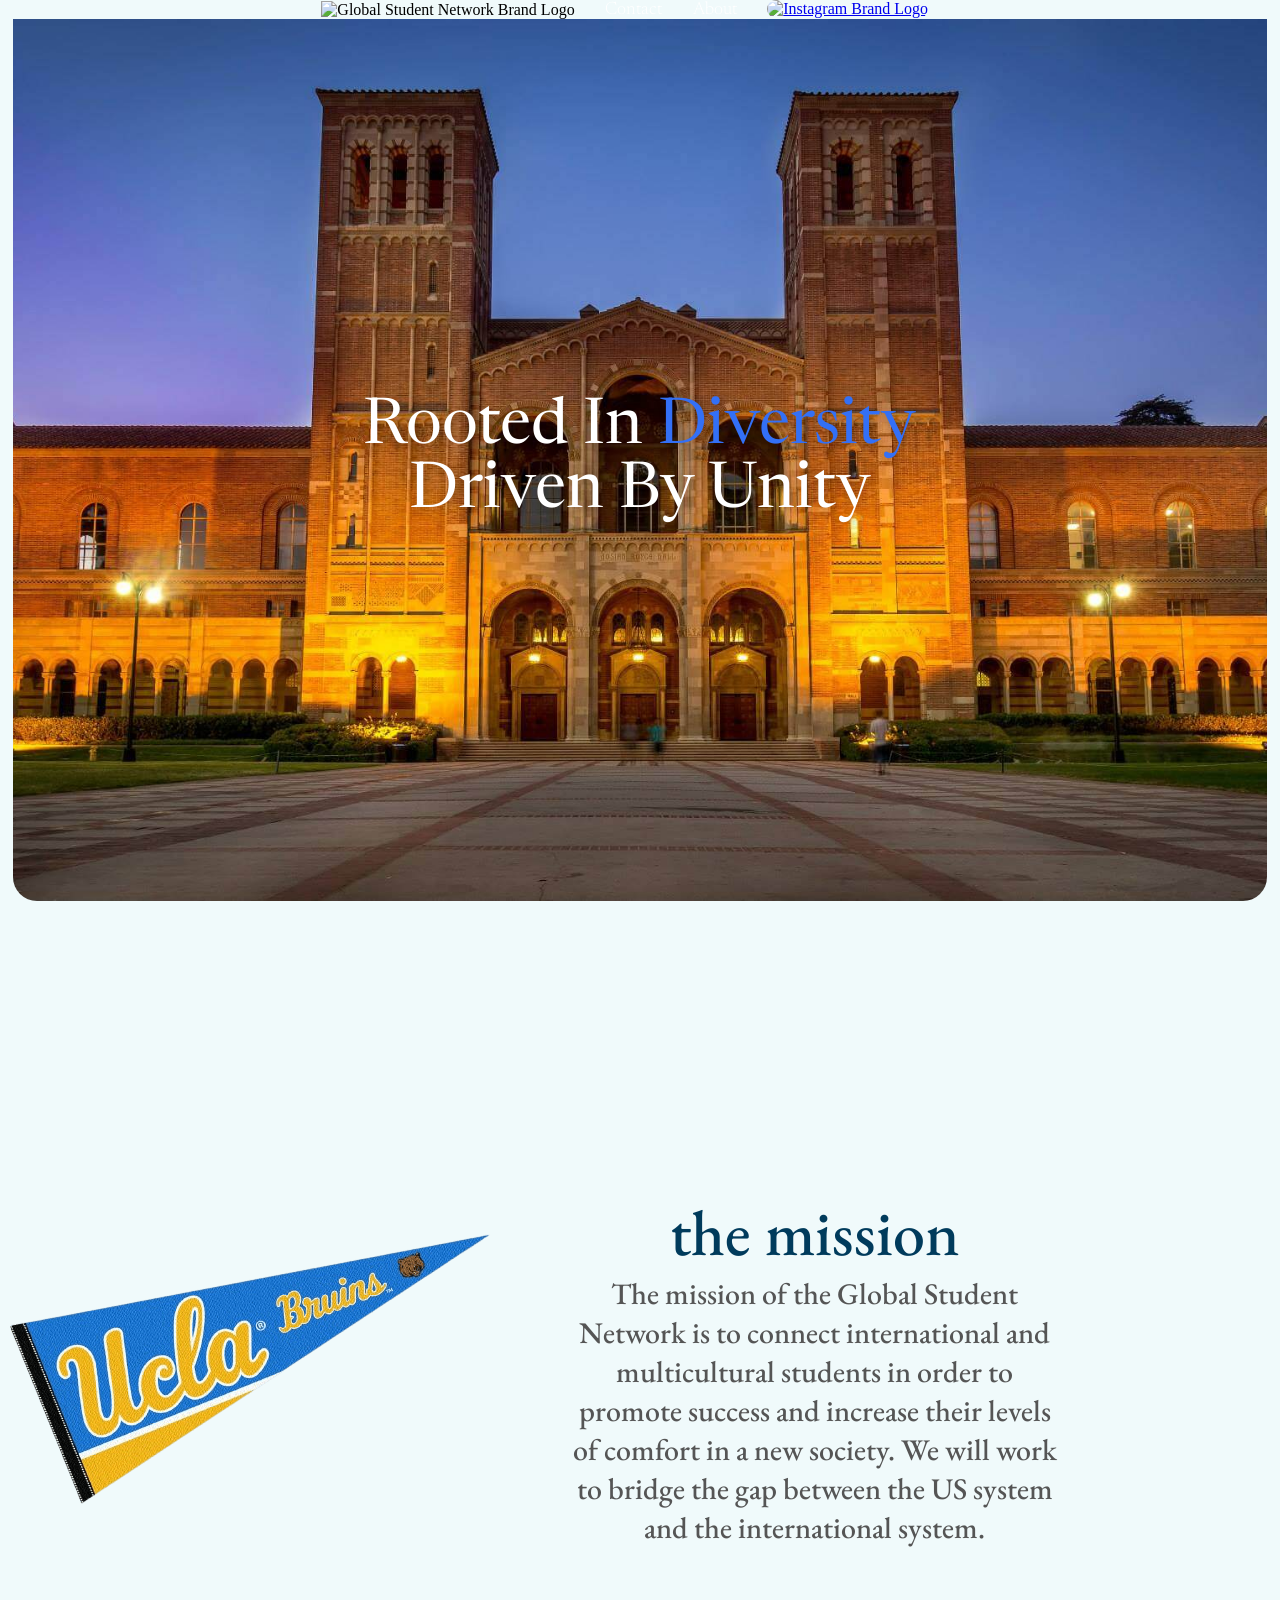
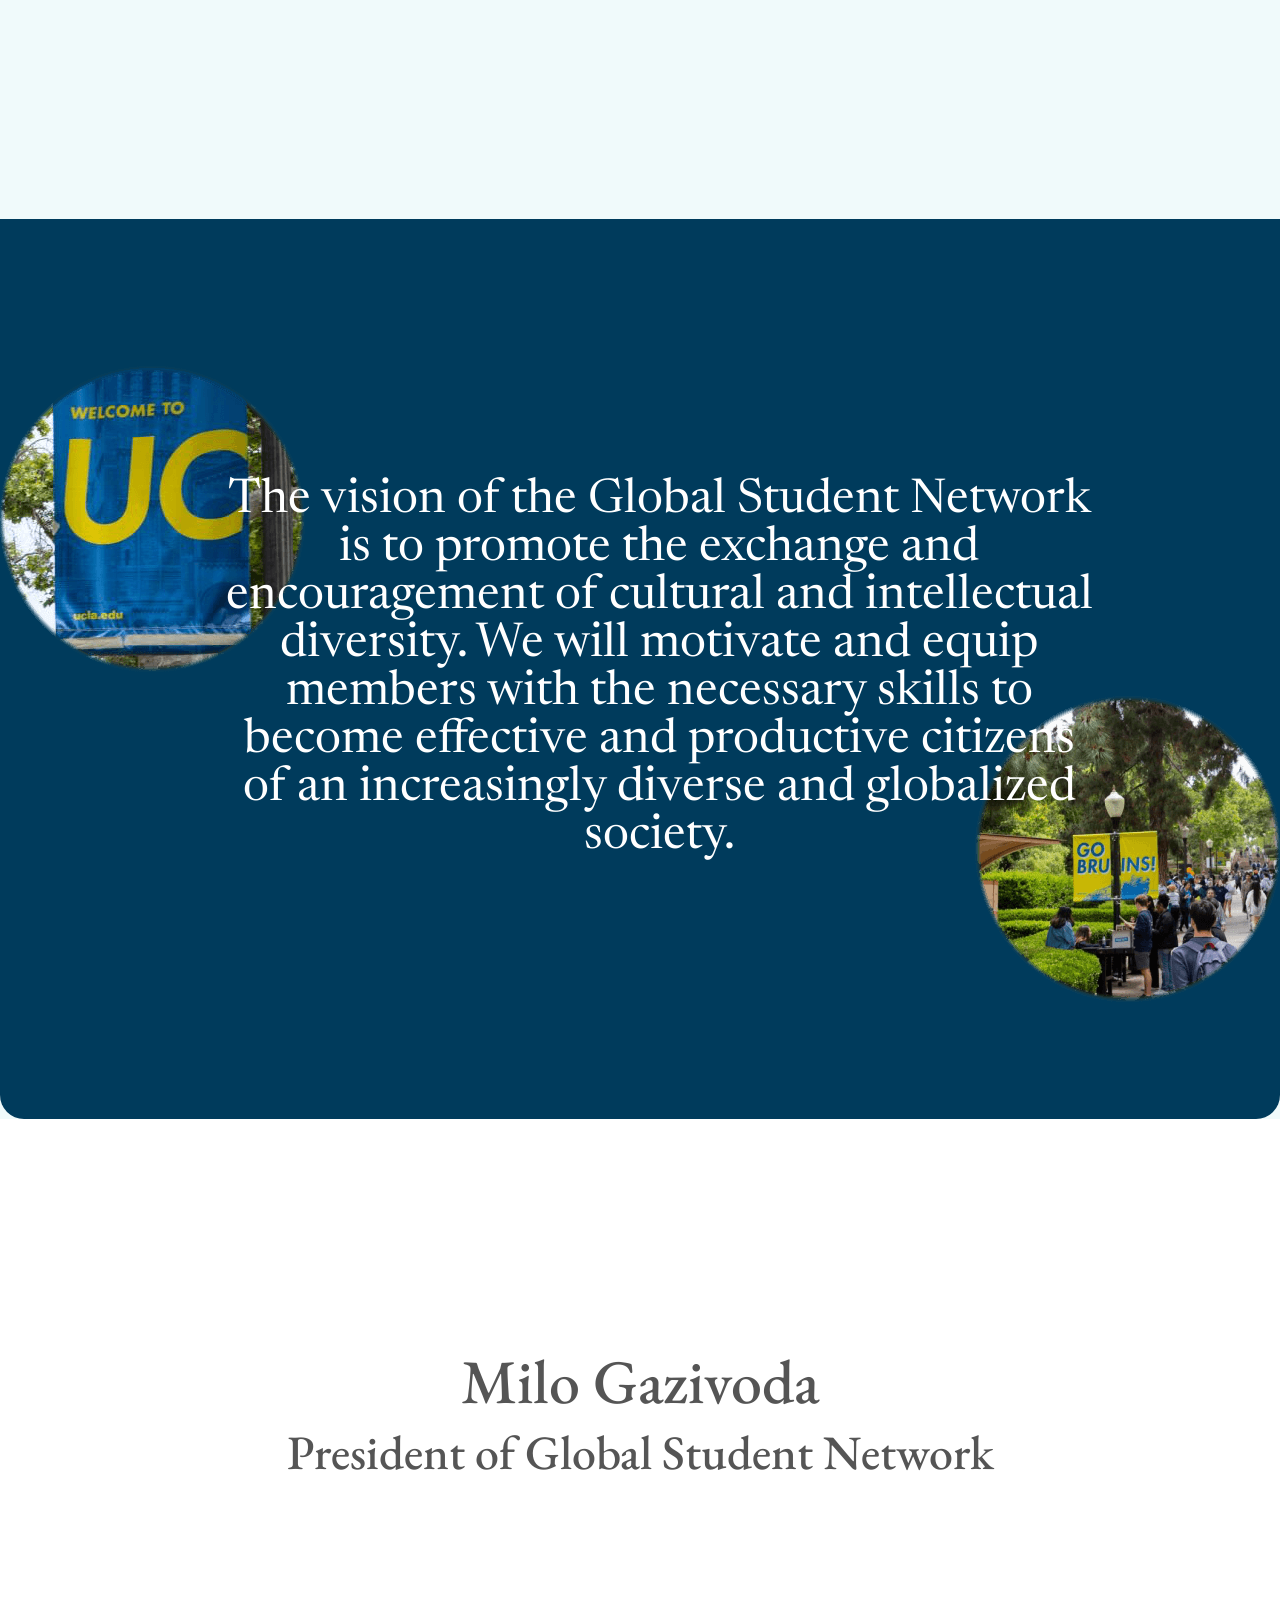
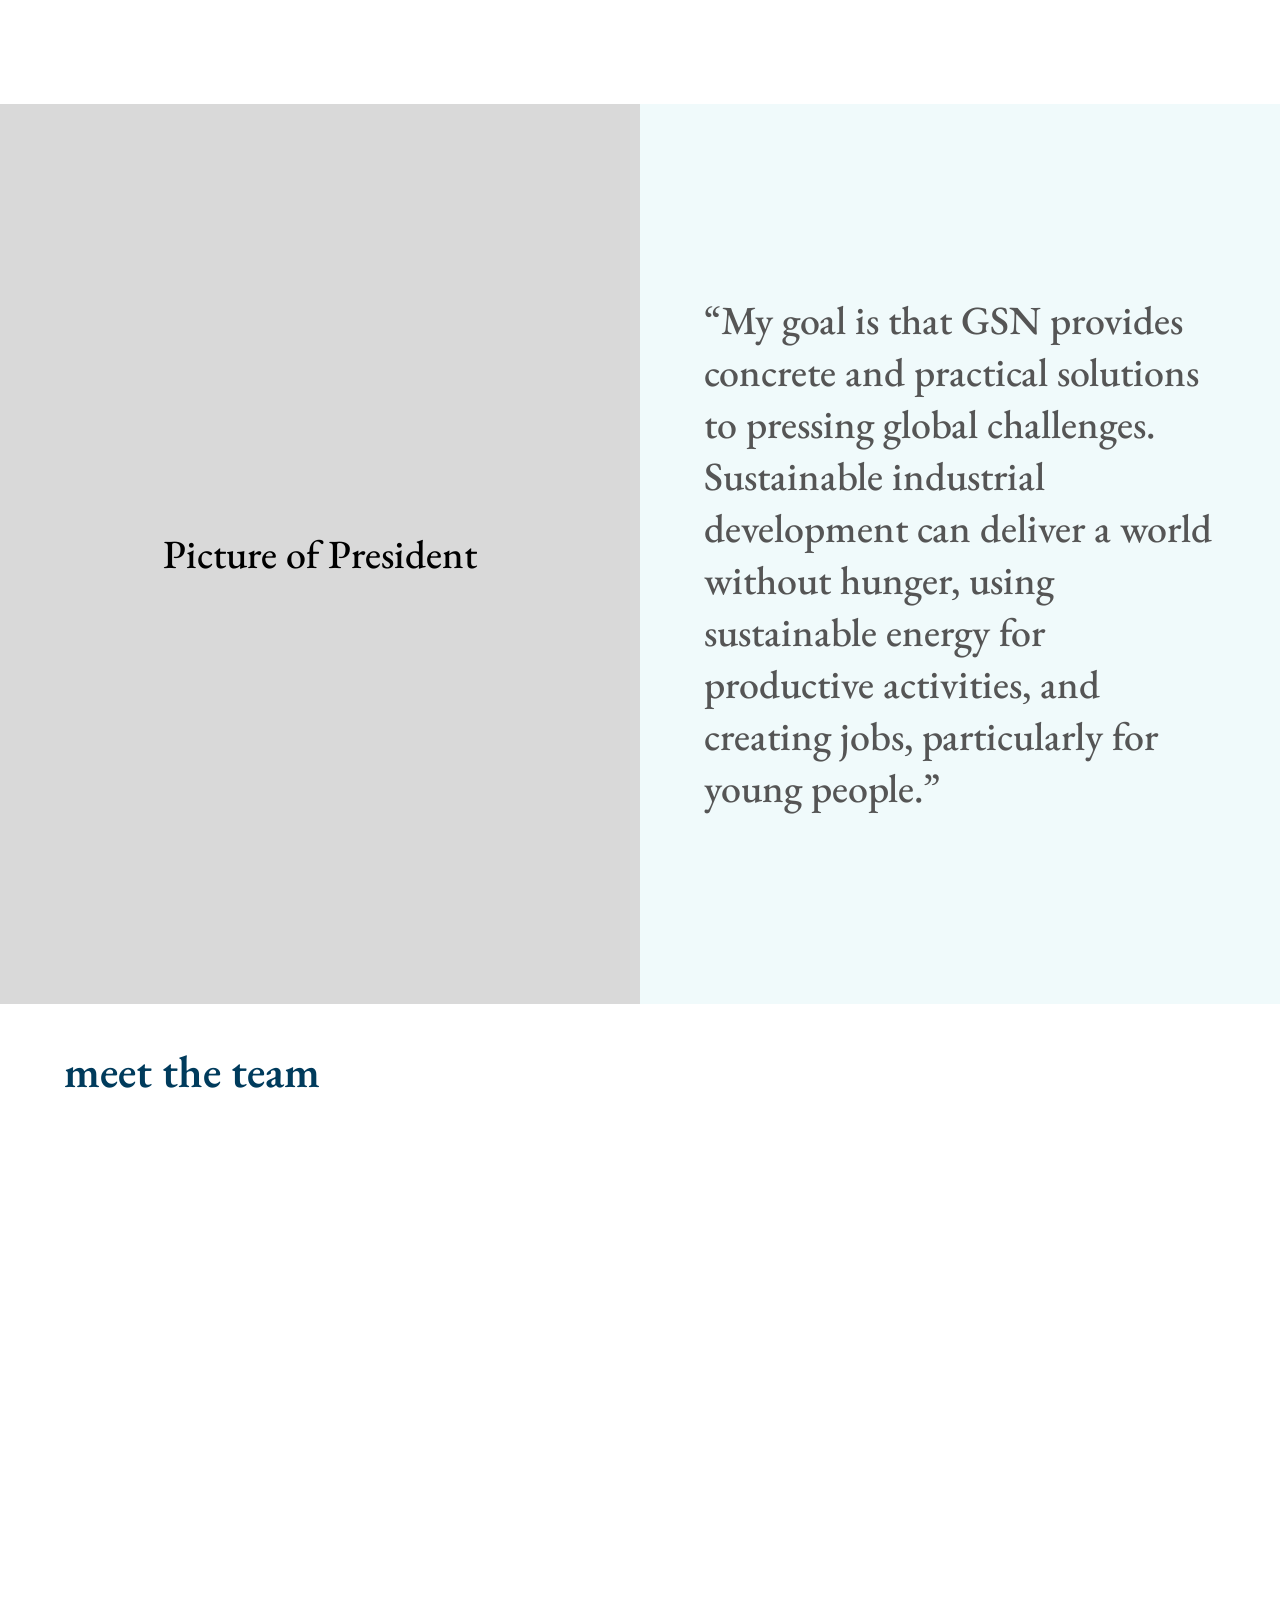
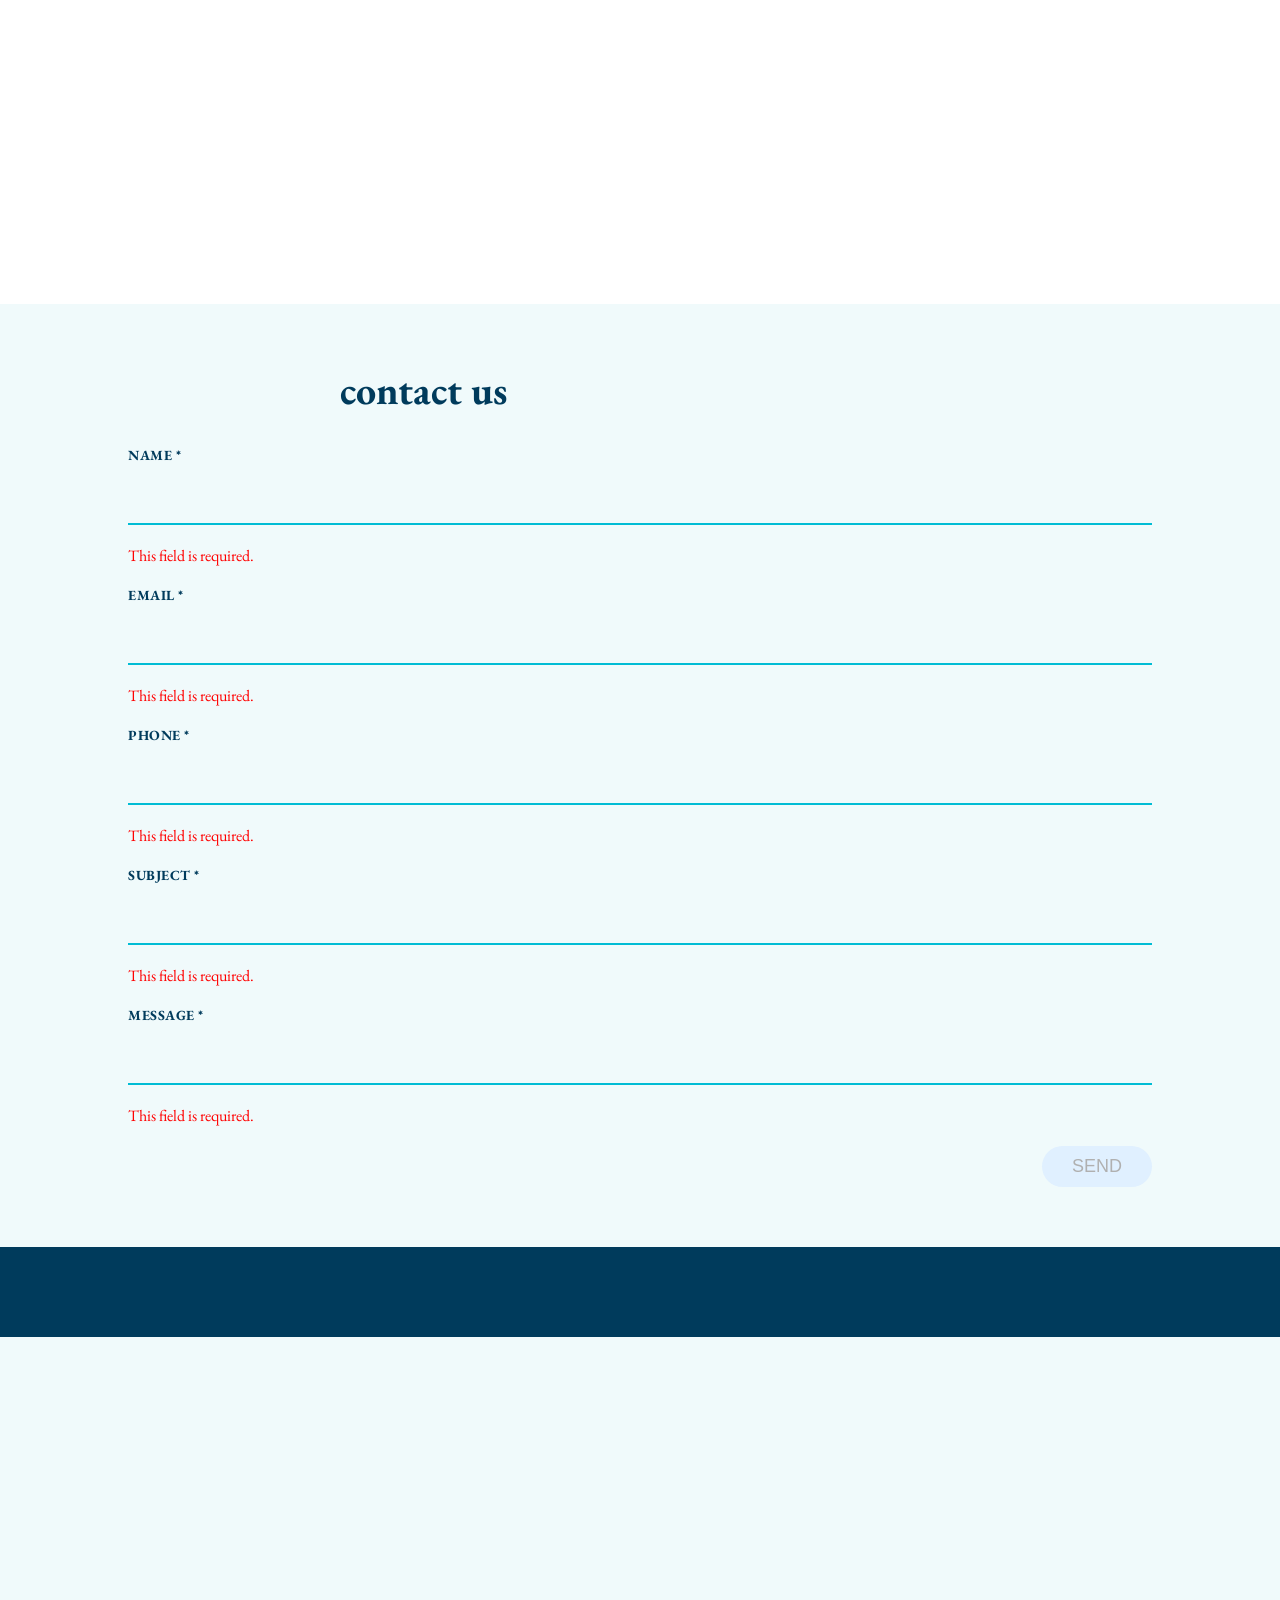
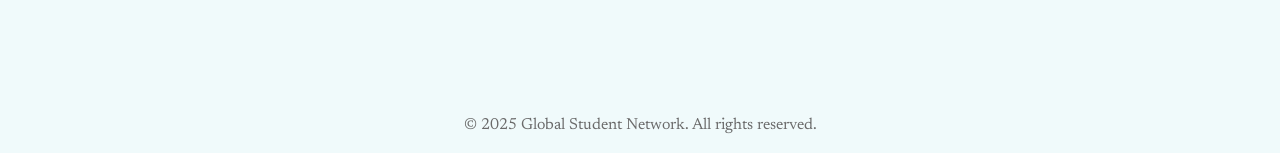
==== index.html @ d0b1ce41 "removing useless css" ====
<!DOCTYPE html>
<html lang="en">
<head>
    <meta charset="UTF-8" />
    <meta name="viewport" content="width=device-width, initial-scale=1.0" />
    <link rel="stylesheet" href="css/styles.css">
    <link rel="icon" type="image/png" href="media/favicon.png">
    <title>Global Student Network</title>
</head>
<body>
<nav class="navbar">
    <img src="media/gsn_logo.svg" alt="Global Student Network Brand Logo" class="gsn-logo">
    <ul>
        <li><a href="#contact-section">Contact</a></li>
        <li><a href="#about-section">About</a></li>
        <a href="https://www.instagram.com/gsn.ucla/" target="_blank" rel="noopener noreferrer">
            <img src="media/instagram_logo.svg" alt="Instagram Brand Logo" class="instagram-logo">
        </a>
    </ul>
</nav>
<section class="welcome-section">
    <figure class="image-background">
        <figcaption class="hero-text">
            Rooted In <span>Diversity</span><br>
            Driven By Unity
        </figcaption>
    </figure>
</section>
<section class="mission-section">
    <!-- Image Cite: https://www.amazon.com/College-Flags-Banners-Co-Pennant/dp/B00K79H7J6 -->
    <img class="banner" src="media/ucla-banner.png" alt="UCLA Banner">
    <div class="right-side">
        <h2 id="mission">the mission</h2>
        <p id="mission-statement">
            The mission of the Global Student Network is to connect international
            and multicultural students in order to promote success and increase their
            levels of comfort in a new society. We will work to bridge the gap between
            the US system and the international system.
        </p>
    </div>
</section>
<section class="vision-section">
    <img src="media/ucla-icon1.png" alt="a ucla campus sign that says welcome bruins" class="icon-1">
    <p id="vision-statement">The vision of the Global Student Network is
        to promote the exchange and encouragement of
        cultural and intellectual diversity. We will
        motivate and equip members with the necessary
        skills to become effective and productive citizens
        of an increasingly diverse and globalized society.</p>
    <img src="media/ucla-icon2.png" alt="a ucla campus sign that says go bruins" class="icon-2">
</section>
<section class="president-introduction-section">
    <h1>Milo Gazivoda</h1>
    <h2>President of Global Student Network</h2>
</section>
<section class="president-section">
    <div class="picture-box">Picture of President</div>
    <div class="quote-box">
        <p>“My goal is that GSN provides concrete and practical
            solutions to pressing global challenges. Sustainable
            industrial development can deliver a world without hunger,
            using sustainable energy for productive activities,
            and creating jobs, particularly for young people.” </p>
    </div>
</section>

<section id="about-section">
    <h1>meet the team</h1>
</section>

<section id="contact-section">
    <h1 class="contact-title">contact us</h1>
    <form action="https://httpbin.org/post" method="post" class="contact-form">
        <input type="hidden" name="possible_bot" value="true">
        <input type="hidden" name="form-errors" id="form-errors">

        <label for="name">NAME *</label>
        <input id="name" type="text" name="name" maxlength="30" required>
        <output class="error">This field is required.</output>

        <label for="email">EMAIL *</label>
        <input id="email" type="email" name="email" required>
        <output class="error">This field is required.</output>

        <label for="phone">PHONE *</label>
        <input id="phone" type="tel" name="phone" required pattern="[0-9]{10}">
        <output class="error">This field is required.</output>

        <label for="subject">SUBJECT *</label>
        <input id="subject" type="text" name="subject" maxlength="30" required>
        <output class="error">This field is required.</output>

        <label for="message">MESSAGE *</label>
        <input id="message" type="text" name="message" maxlength="400" required>
        <output class="error">This field is required.</output>

        <button type="submit" class="send-button">SEND</button>
    </form>
</section>

<section id="value-section">
</section>
<section id="miscellaneous-section">
</section>
<footer>
    <p>&copy; 2025 Global Student Network. All rights reserved.</p>
</footer>
</body>
</html>
---- css/styles.css ----
@import url('https://fonts.googleapis.com/css2?family=Newsreader:wght@300;400;700&display=swap');
@import url('https://fonts.googleapis.com/css2?family=EB+Garamond:wght@400;700&display=swap');

* {
    margin: 0;
    padding: 0;
    box-sizing: border-box;
}
body {
    display: flex;
    flex-direction: column;
    background-color: #F0FAFB;
    font-family: 'Times New Roman', serif;
    align-items: flex-start;
}
.welcome-section {
    display: flex;
    justify-content: center;
    align-items: flex-start;
    width: 100%;
    height: 100vh;
    background-color: #F0FAFB;
}
.navbar {
    z-index: 10;
    background-color: transparent;
    display: flex;
    align-items: center;
    justify-content: center;
    top: 0;
    width: 100%;
    height: 15%;
}
.navbar ul {
    display: flex;
    list-style: none;
    width: 30%;
    justify-content: space-evenly;
}
.navbar ul li a {
    color: white;
    font-family: 'Newsreader', serif;
    text-decoration: none;
    font-size: 18px;
    font-weight: 300;
}
.image-background {
    position: absolute;
    display: flex;
    flex-direction: column;
    width: 98%;
    height: 98%;
    /*https://www.reddit.com/r/ucla/comments/1ntzg4/my_roommate_got_a_new_3000_camera_and_took_this/*/
    background-image: url('../media/ucla-royce-hall.jpg');
    border-radius: 0 0 24px 24px;
    background-size: cover;
    background-position: center;
}
.hero-text {
    margin: auto;
    text-align: center;
    color: white;
    font-size: 64px;
    font-weight: 400;
    font-family: 'Newsreader', serif;
    text-shadow: 2px 2px 8px rgba(0, 0, 0, 0.25);
}
.hero-text span {
    color: #3370F6;
}
.instagram-logo {
    border-radius: 30px;
    cursor: pointer;
}
.instagram-logo:hover {
    transition: transform 0.3s ease-in-out;
    transform: scale(1.1);
    background-color: color-mix(in srgb, color(display-p3 0.0 0.3 0.7) 80%, white);
    box-shadow: 0 4px 10px rgba(0, 0, 0, 0.2);
}
.mission-section {
    display: flex;
    flex-direction: row;
    background-color: #F0FAFB;
    height: 100vh;
    width: 100%;
    align-items: center;
    gap: 5%;
}
#mission {
    color: #003B5C;
    font-family: 'EB Garamond', serif;
    font-weight: 500;
    font-size: 64px;
    text-align: center;
    width: 70%;
}
#mission-statement {
    color: #555555;
    font-family: 'EB Garamond', serif;
    font-weight: 500;
    font-size: 30px;
    text-align: center;
    width: 70%;
}
.vision-section {
    display: flex;
    justify-content: center;
    align-items: center;
    height: 100vh;
    width: 100%;
    background-color: #003B5C;
    border-radius: 0 0 24px 24px;
}
#vision-statement {
    color: #FFFFFF;
    font-size: 48px;
    font-weight: 400;
    font-family: 'Newsreader', serif;
    text-align: center;
    min-width: 68%;
    margin-left: 3%;
    z-index: 2;
}
.icon-1 {
    transform: translate(120px, -150px);
    z-index: 1;
}
.icon-2 {
    transform: translate(-120px, 180px);
    z-index: 1;
}
.president-introduction-section {
    display: flex;
    flex-direction: column;
    justify-content: center;
    align-items: center;
    background-color: white;
    width: 100%;
    height: 65vh;
}
.president-introduction-section h1 {
    text-align: center;
    font-size: 62px;
    font-family: 'EB Garamond', serif;
    font-weight: 500;
    color: #555555;
}
.president-introduction-section h2 {
    text-align: center;
    font-size: 48px;
    font-family: 'EB Garamond', serif;
    font-weight: 500;
    color: #555555;
}
.president-section {
    display: flex;
    flex-direction: row;
    height: 100vh;
    width: 100%;
    font-size: 40px;
    font-family: 'EB Garamond', serif;
    font-weight: 500;
    color: #555555;
}
.picture-box {
    display: flex;
    align-items: center;
    justify-content: center;
    width: 50%;
    background-color: #D9D9D9;
    color: black;
}
.quote-box {
    display: flex;
    align-items: center;
    justify-content: center;
    width: 50%;
    background-color: #F0FAFB;
}
.quote-box p {
    width: 80%;
}
#about-section {
    width: 100%;
    height: 100vh;
    background-color: #FFFFFF;
}
#about-section h1 {
    color: #003B5C;
    font-family: 'EB Garamond', serif;
    font-weight: 600;
    font-size: 45px;
    margin-left: 5%;
    margin-top: 3%;
}
#contact-section {
    width: 100%;
    padding: 60px 0;
    display: flex;
    flex-direction: column;
    align-items: center;
}
.contact-title {
    font-size: 40px;
    font-family: 'EB Garamond', serif;
    color: #003B5C;
    margin-bottom: 30px;
    text-align: left;
    width: 80%;
    max-width: 600px;
}
.contact-form {
    display: flex;
    flex-direction: column;
    gap: 20px;
    width: 80%;
    font-family: 'EB Garamond', serif;
}
.contact-form label {
    font-size: 14px;
    font-weight: bold;
    color: #003B5C;
    text-transform: uppercase;
    letter-spacing: 0.5px;
}
.contact-form input {
    border: none;
    border-bottom: 2px solid #00BCD4;
    background-color: transparent;
    padding: 8px 0;
    font-size: 18px;
    font-family: inherit;
    color: #003B5C;
    transition: border-color 0.3s ease;
    resize: none;
    box-shadow: none;
}
.contact-form input:focus {
    border-bottom: 2px solid #3370F6;
    outline: none;
}
.send-button {
    align-self: flex-end;
    background-color: #E0F0FF;
    border: none;
    padding: 10px 30px;
    border-radius: 24px;
    color: #B0B0B0;
    font-size: 18px;
    cursor: pointer;
    transition: all 0.3s ease-in-out;
}
.send-button:hover {
    background-color: #3370F6;
    color: white;
}
.error {
    color: red;
}
#value-section {
    width: 100%;
    height: 10vh;
    background-color: #003B5C;
}
#miscellaneous-section {
    width: 100%;
    height: 40vh;
    background-color: #F0FAFB;
}
hr {
    border: none;
    height: 1px;
    background-color: #6A6A6A;
    width: 90%;
    margin: 0 auto;
}
footer {
    text-align: center;
    width: 100%;
    padding: 20px;
    color: #6A6A6A;
    font-size: 16px;
    font-weight: 400;
    font-family: 'Newsreader', serif;
}
/*mobile UI*/
@media (max-width: 768px) {
    .contact-container {
        flex-direction: column; /* Stacks items */
        text-align: center;
        width: 90%; /* Expands slightly for smaller screens */
        padding: 40px 20px; /* Adjust padding */
    }

    .contact-info,
    .contact-form-container {
        max-width: 100%; /* Take full width */
        text-align: center;
    }

    .contact-form {
        max-width: 100%; /* Allows form to expand */
    }
    .container-2,
    .vision-container,
    .president-container {
        display: flex;
        justify-content: center;
        flex-direction: column;
        text-align: center;
        min-width: 100%;
    }
    .picture-box {
        display: flex;
        align-items: center;
        justify-content: center;
        min-width: 100%;
        height: 50%;
        background-color: #D9D9D9;
        color: black;
    }
    .quote-box {
        display: flex;
        align-items: center;
        justify-content: center;
        min-width: 100%;
        height: 50%;
        background-color: #F0FAFB;
    }
    .right-side, #vision-statement {
        max-width: 100%;

    }
    .social-icon, .login-icon {
        width: 40px;
        height: 40px;
    }
    .content-overlay {
        flex-direction: column; /* Stack logo and icons */
        align-items: center;
    }
    .icon-1, .icon-2 {
        display: none;
    }
    .banner {
        display: none;
    }
    .hero-text {
        font-size: 36px; /* Reduce text size */
    }
    #mission {
        display: flex;
        justify-content: center;
        margin: auto;
        font-size: 48px; /* Smaller mission title */
    }
    #mission-statement {
        display: flex;
        justify-content: center;
        margin: auto;
        font-size: 18px; /* Reduce mission text size */
    }
    #vision-statement {
        font-size: 24px; /* Reduce vision text size */
        margin: auto;
    }
    .contact-info h2 {
        font-size: 36px; /* Smaller heading */
    }
    .contact-info p {
        font-size: 20px; /* Adjust text for readability */
    }
    .quote-box p {
        font-size: 20px;
    }
}
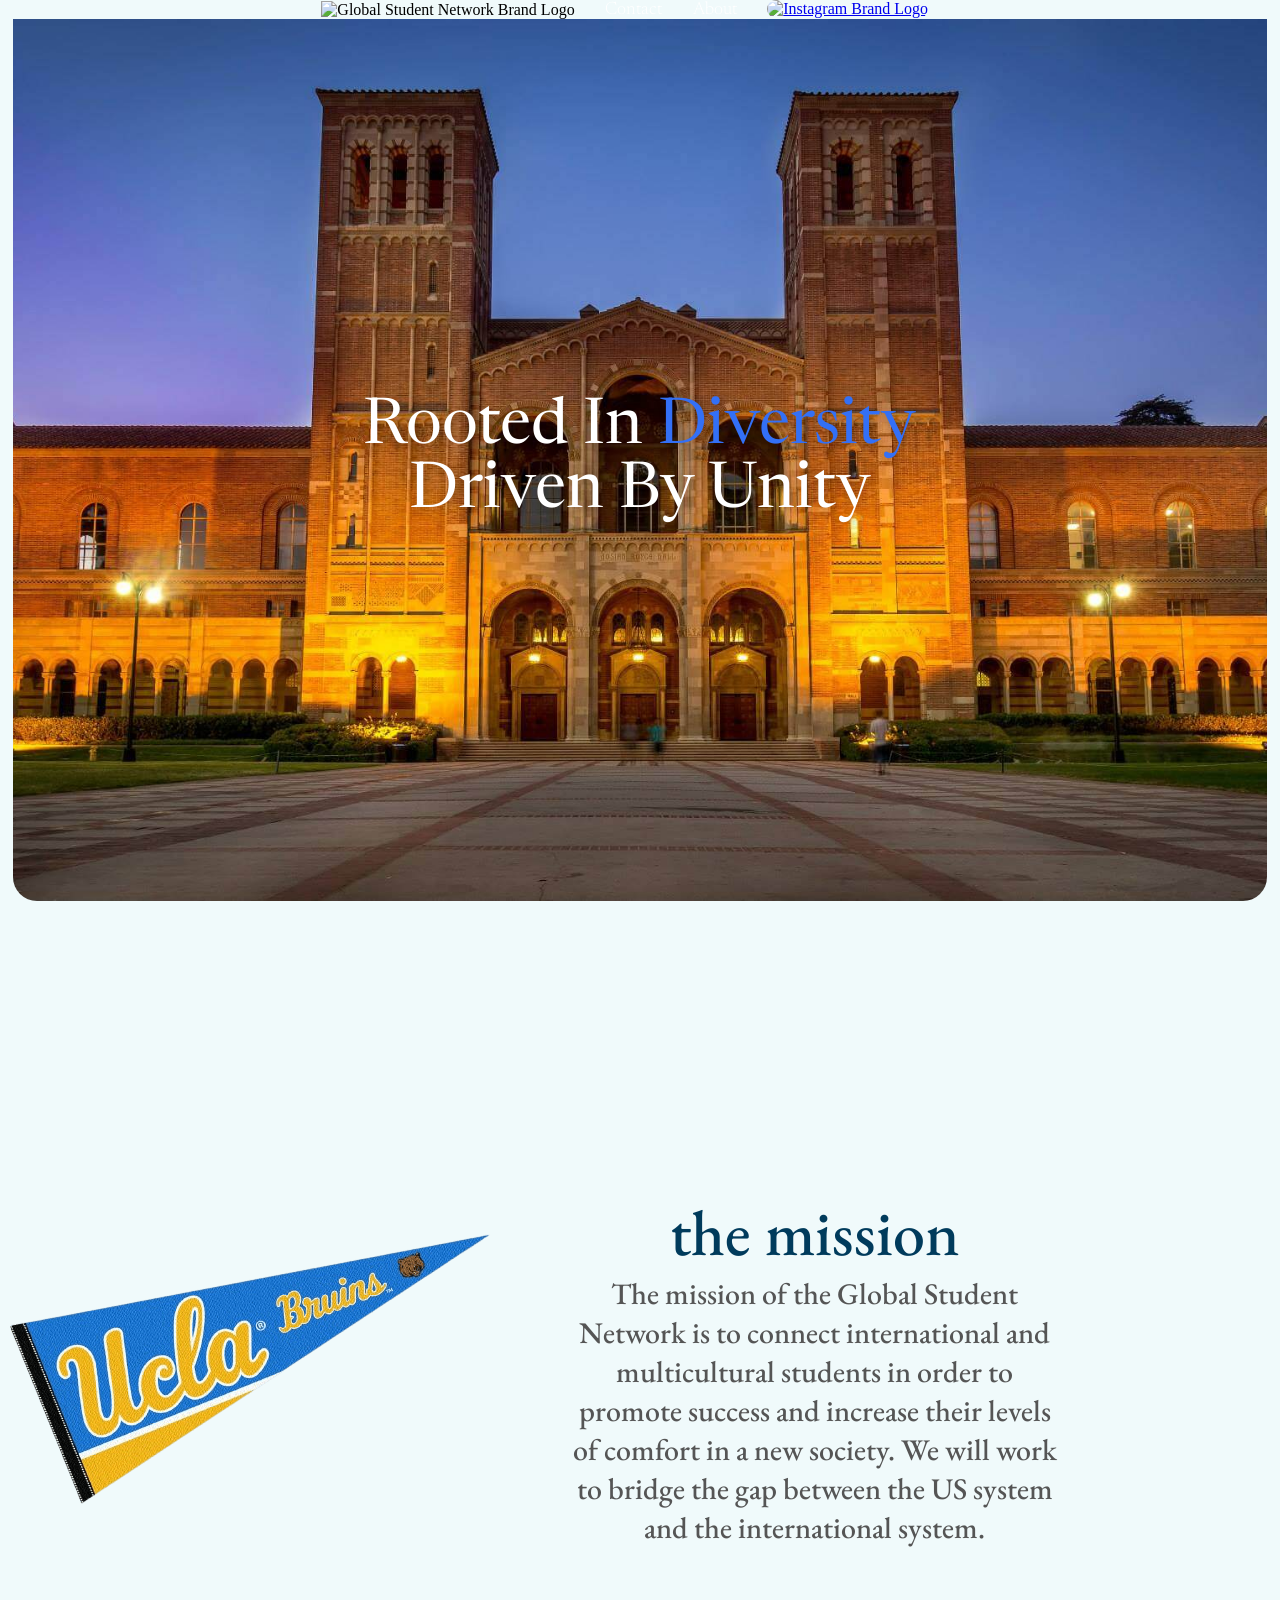
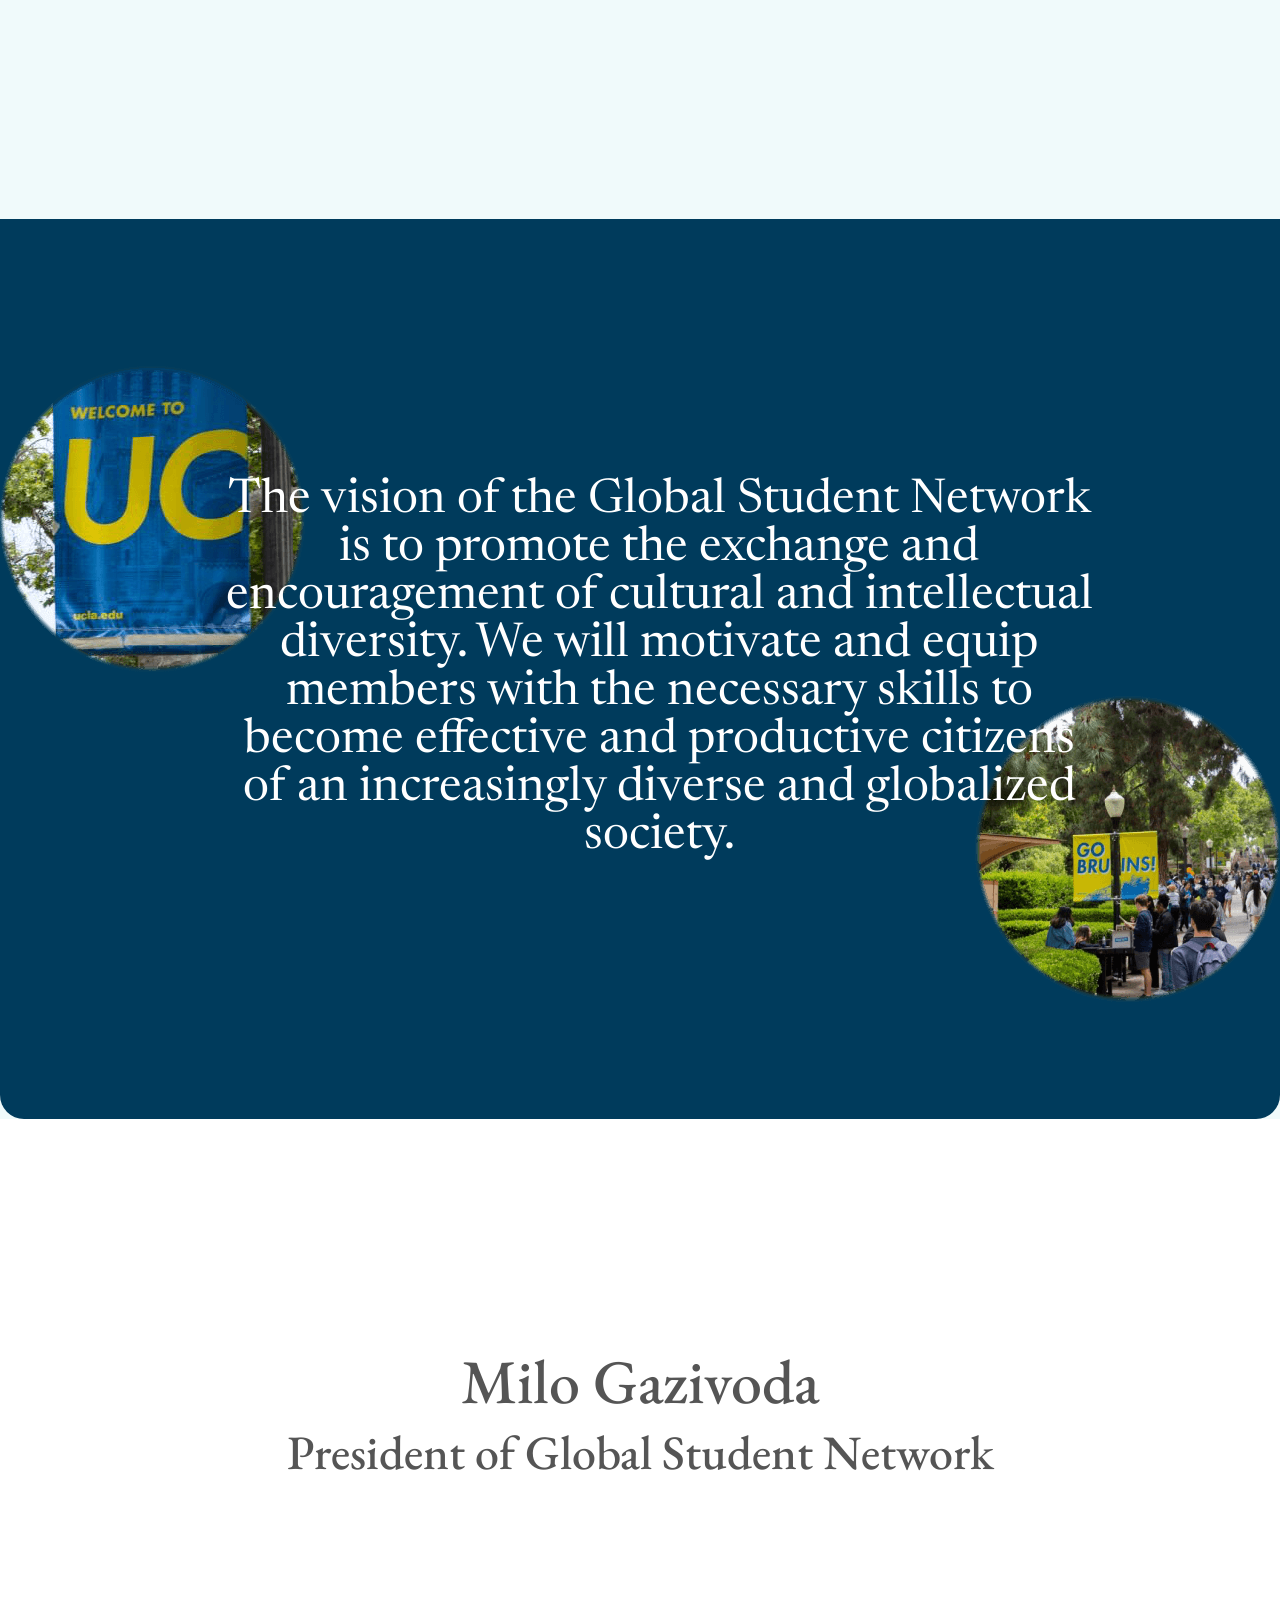
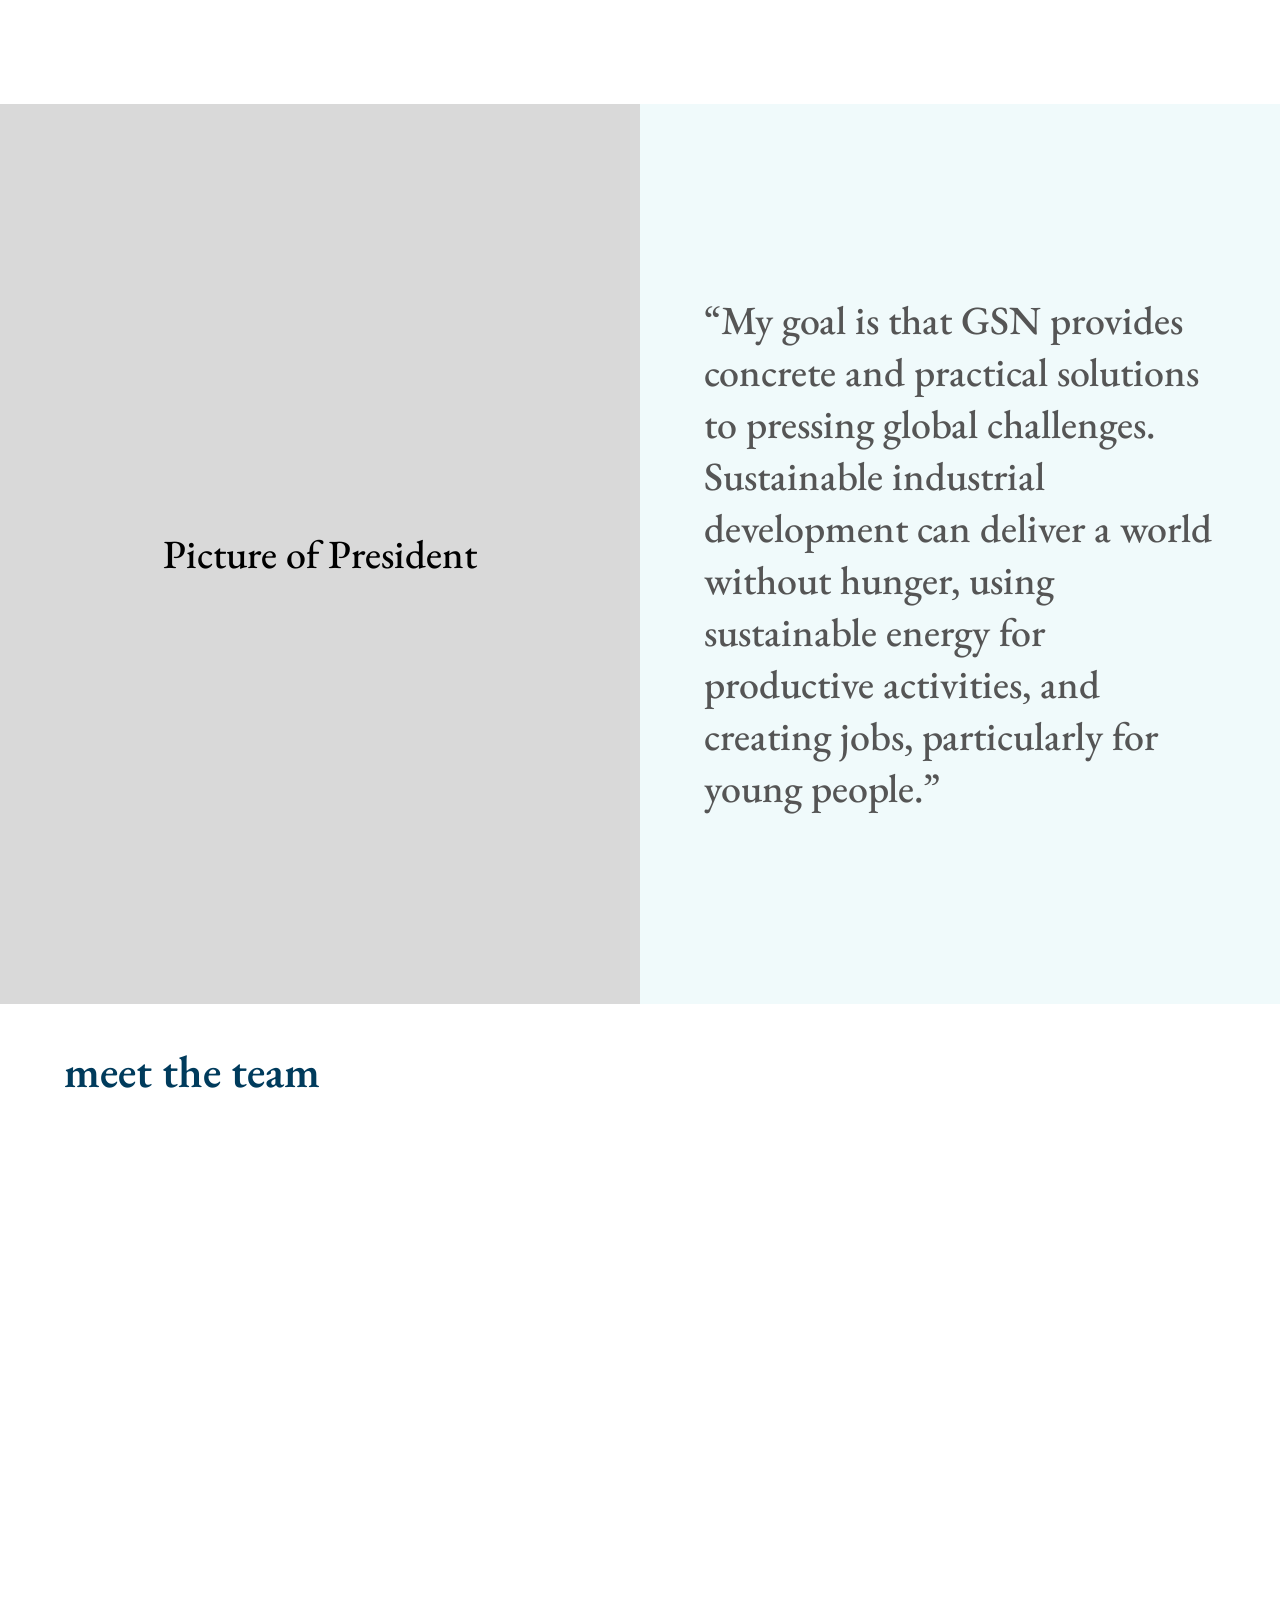
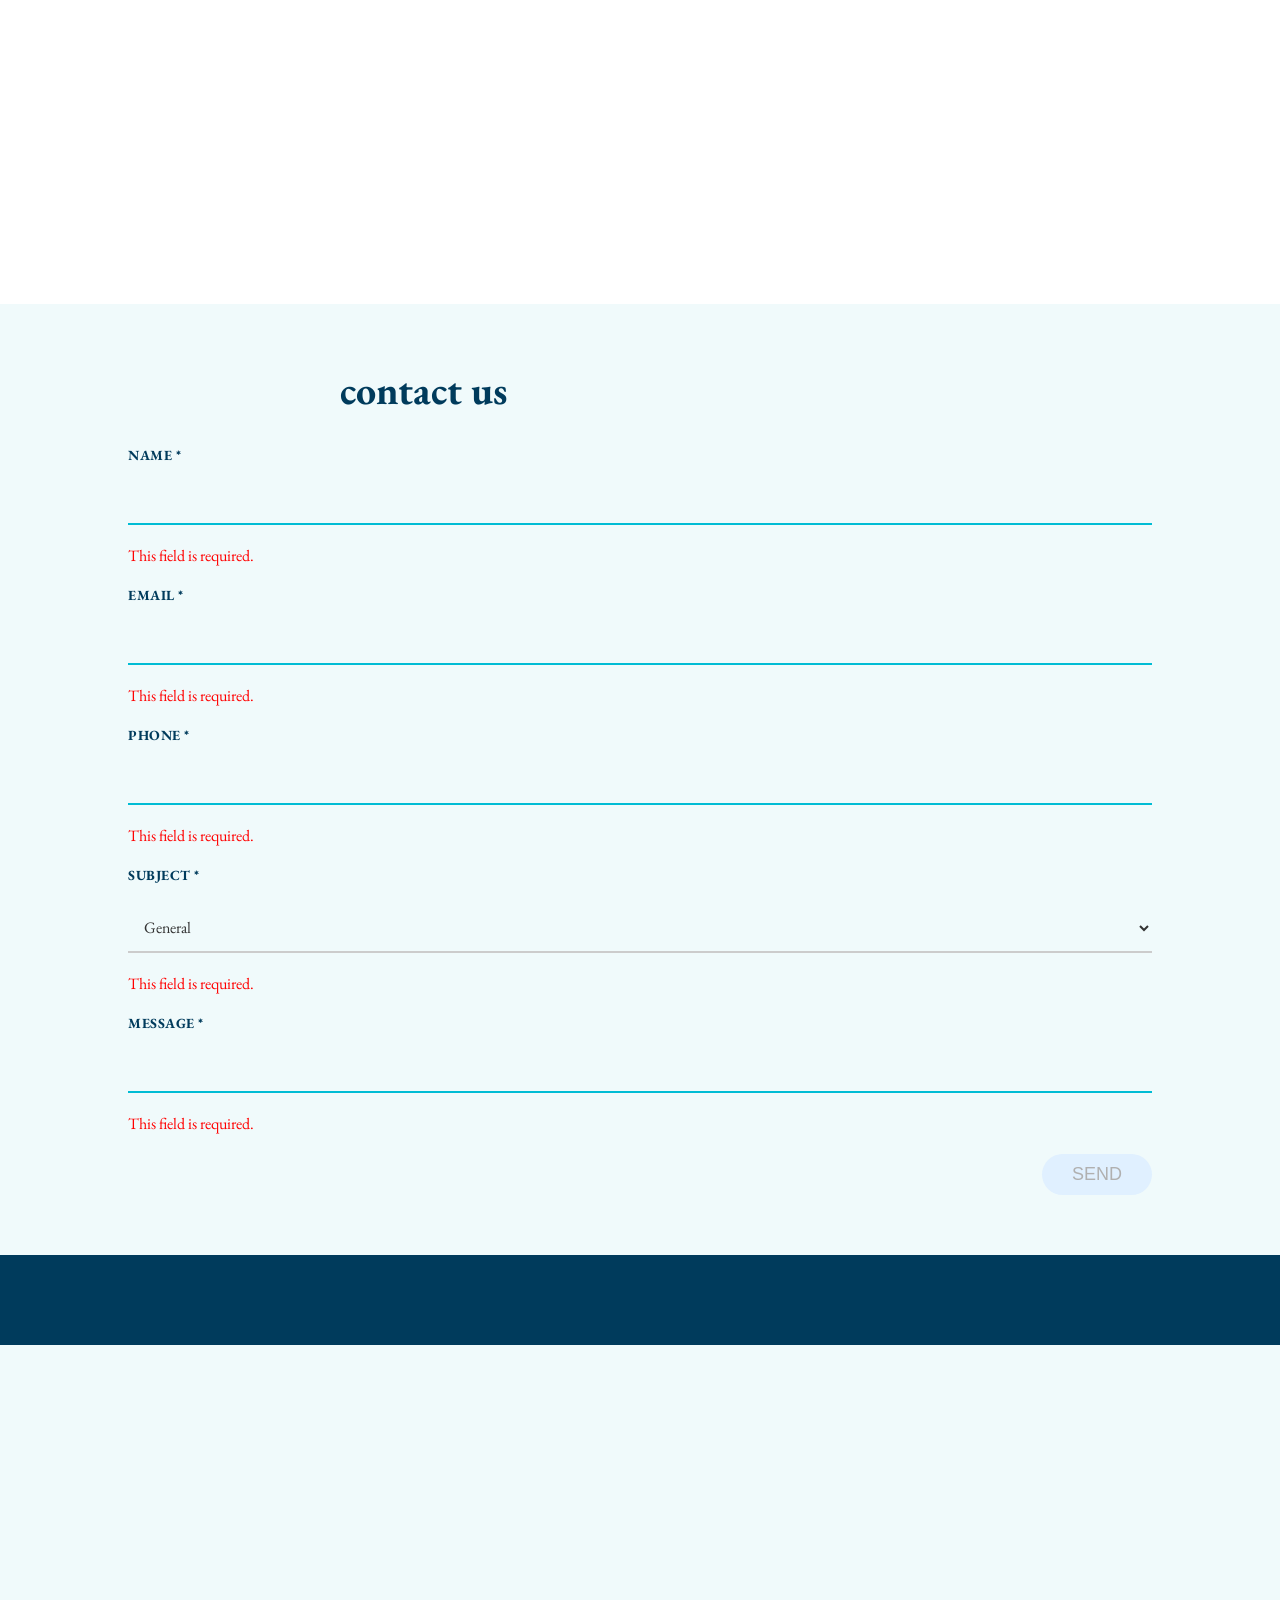
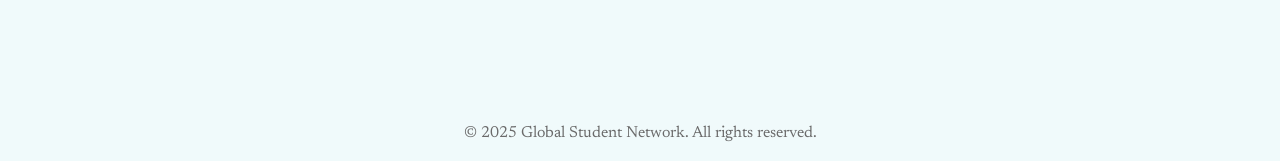
==== commit 2ebfeb6e: "modified html contact form - subject input is now a 4 option input selector" ====
--- a/index.html
+++ b/index.html
@@ -87,7 +87,13 @@
         <output class="error">This field is required.</output>
 
         <label for="subject">SUBJECT *</label>
-        <input id="subject" type="text" name="subject" maxlength="30" required>
+<!--    <input id="subject" type="text" name="subject" maxlength="30" required>-->
+        <select id="subject" name="subject" required>
+            <option value="general" selected>General</option>
+            <option value="partnerships">Partnerships</option>
+            <option value="join">Join Us</option>
+            <option value="sponsorship">Sponsorship</option>
+        </select>
         <output class="error">This field is required.</output>
 
         <label for="message">MESSAGE *</label>
@@ -105,5 +111,23 @@
 <footer>
     <p>&copy; 2025 Global Student Network. All rights reserved.</p>
 </footer>
+<script src="https://cdn.emailjs.com/dist/email.min.js"></script>
+<script>
+    (function() {
+        emailjs.init("XSYFG7MCuDThxfBgx");
+    })();
+
+    document.querySelector(".contact-form").addEventListener("submit", function(e) {
+        e.preventDefault();
+
+        emailjs.sendForm("service_a6l7dp9", "template_qa5zgyc", this)
+            .then(() => {
+                alert("✅ Message sent! We'll get back to you soon.");
+                this.reset();
+            }, (error) => {
+                alert("❌ Failed to send message. Please try again.\n" + JSON.stringify(error));
+            });
+    });
+</script>
 </body>
 </html>
--- a/css/styles.css
+++ b/css/styles.css
@@ -258,6 +258,22 @@
 .error {
     color: red;
 }
+select {
+    width: 100%;
+    padding: 12px;
+    font-size: 16px;
+    border: none;
+    border-bottom: 2px solid #ccc;
+    background: transparent;
+    color: #333;
+    font-family: inherit;
+}
+
+select:focus {
+    outline: none;
+    border-bottom: 2px solid #007BFF; /* or your primary accent */
+}
+
 #value-section {
     width: 100%;
     height: 10vh;
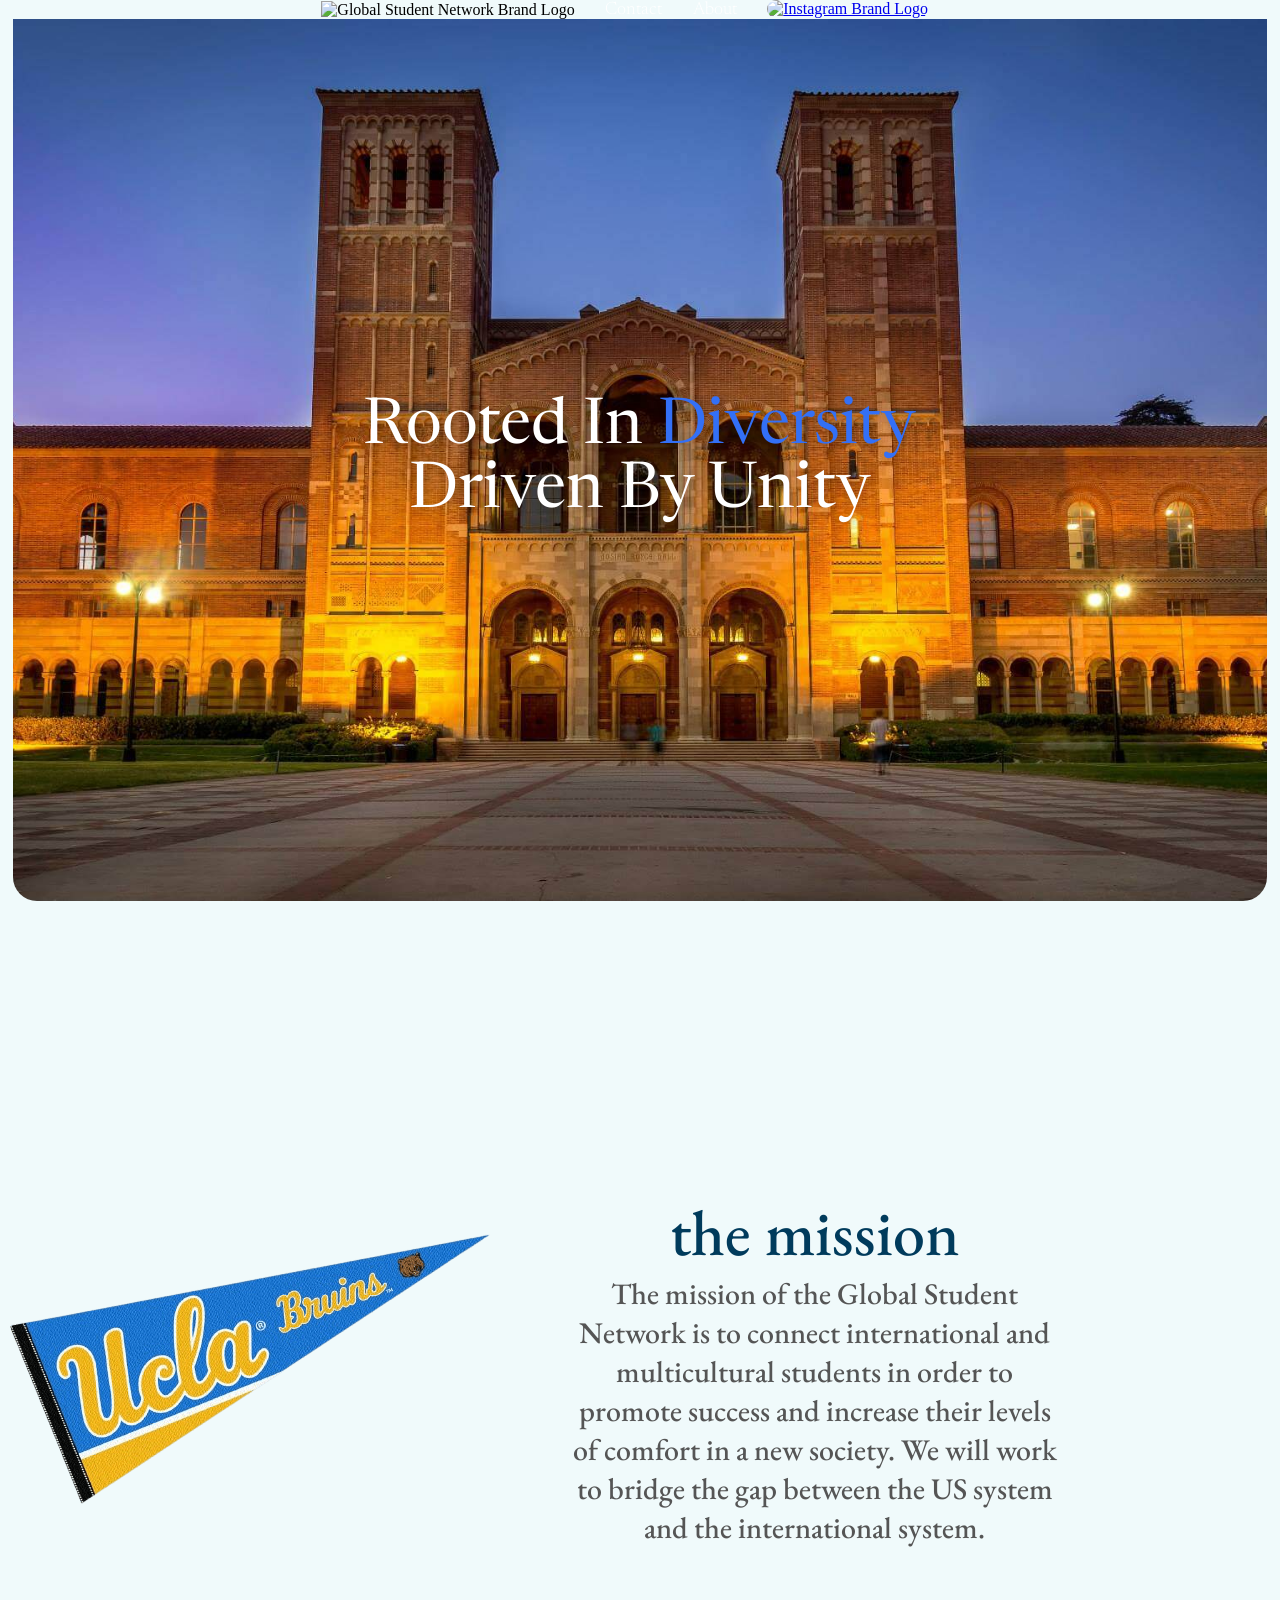
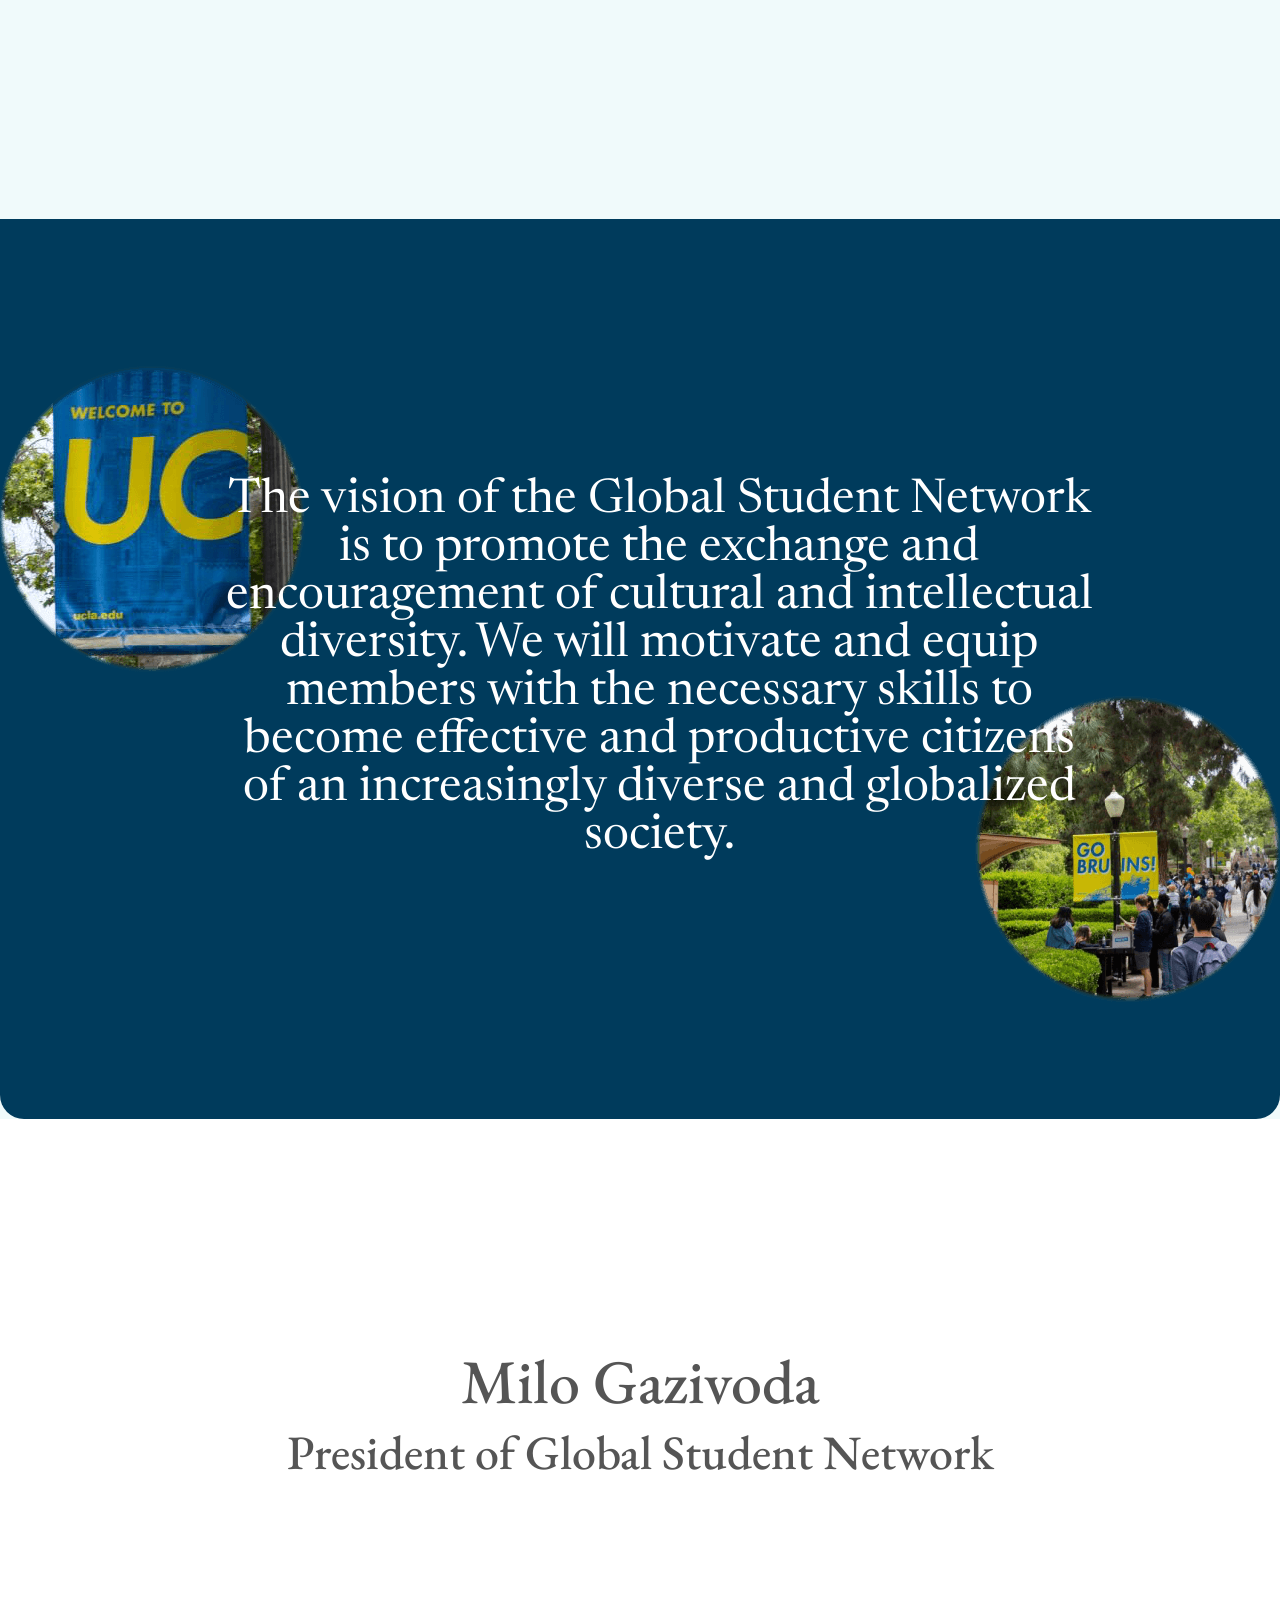
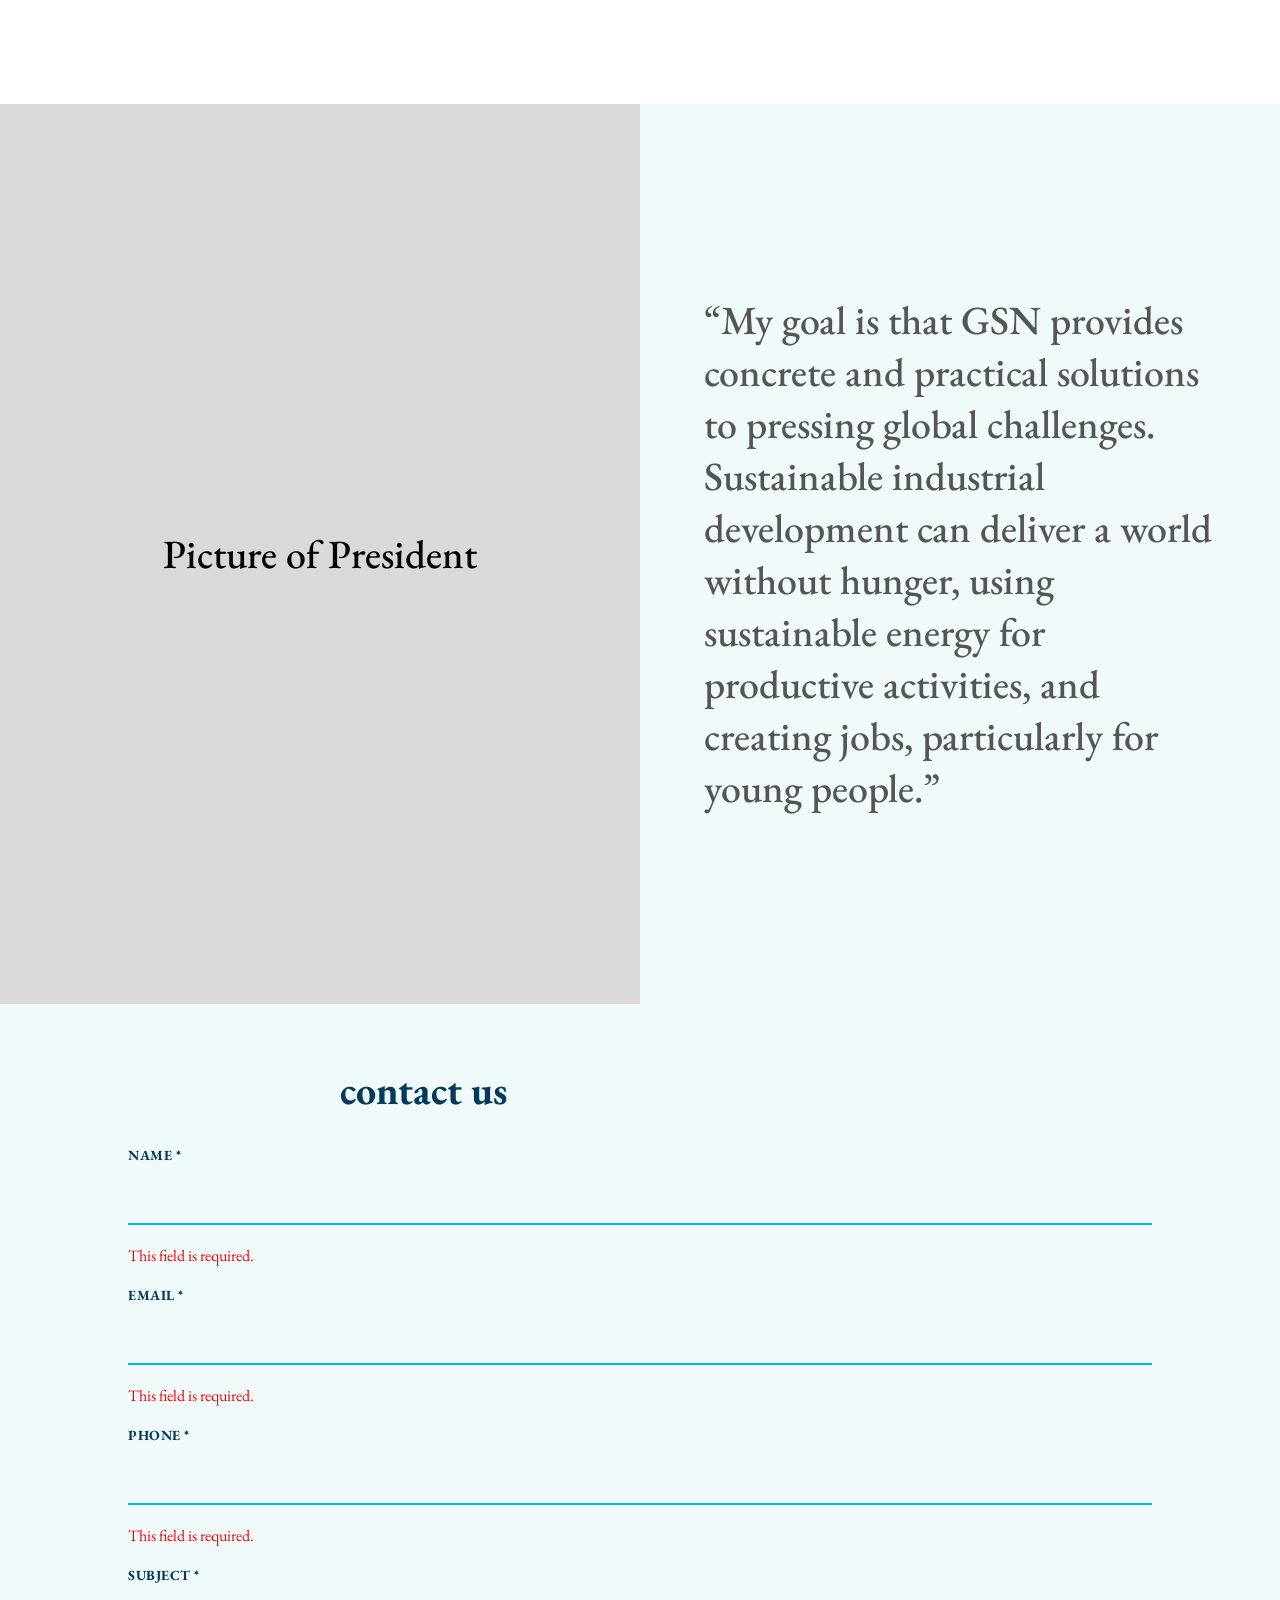
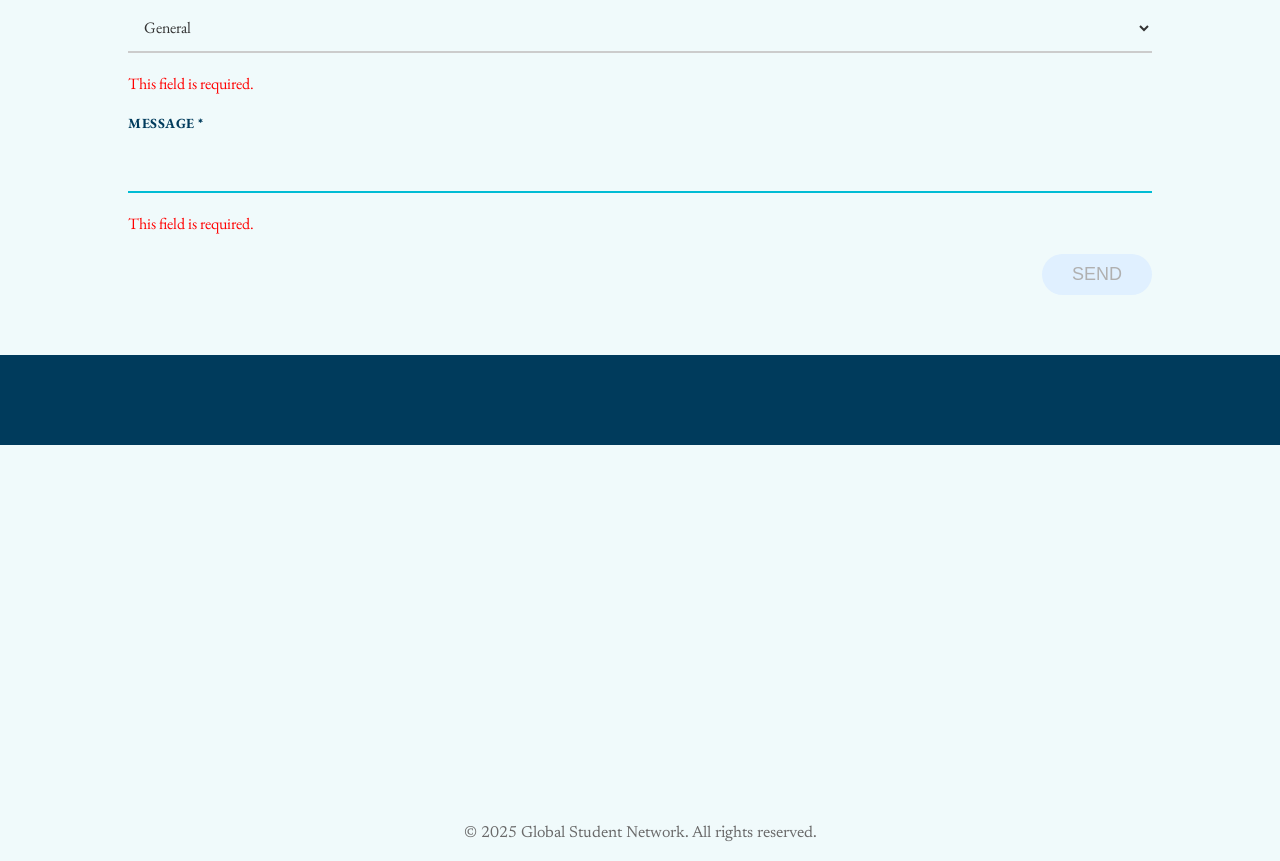
==== commit d2d6d140: "modified html contact form - subject input is now a 4 option input selector" ====
--- a/index.html
+++ b/index.html
@@ -63,11 +63,6 @@
             and creating jobs, particularly for young people.” </p>
     </div>
 </section>
-
-<section id="about-section">
-    <h1>meet the team</h1>
-</section>
-
 <section id="contact-section">
     <h1 class="contact-title">contact us</h1>
     <form action="https://httpbin.org/post" method="post" class="contact-form">
--- a/css/styles.css
+++ b/css/styles.css
@@ -180,19 +180,6 @@
 }
 .quote-box p {
     width: 80%;
-}
-#about-section {
-    width: 100%;
-    height: 100vh;
-    background-color: #FFFFFF;
-}
-#about-section h1 {
-    color: #003B5C;
-    font-family: 'EB Garamond', serif;
-    font-weight: 600;
-    font-size: 45px;
-    margin-left: 5%;
-    margin-top: 3%;
 }
 #contact-section {
     width: 100%;
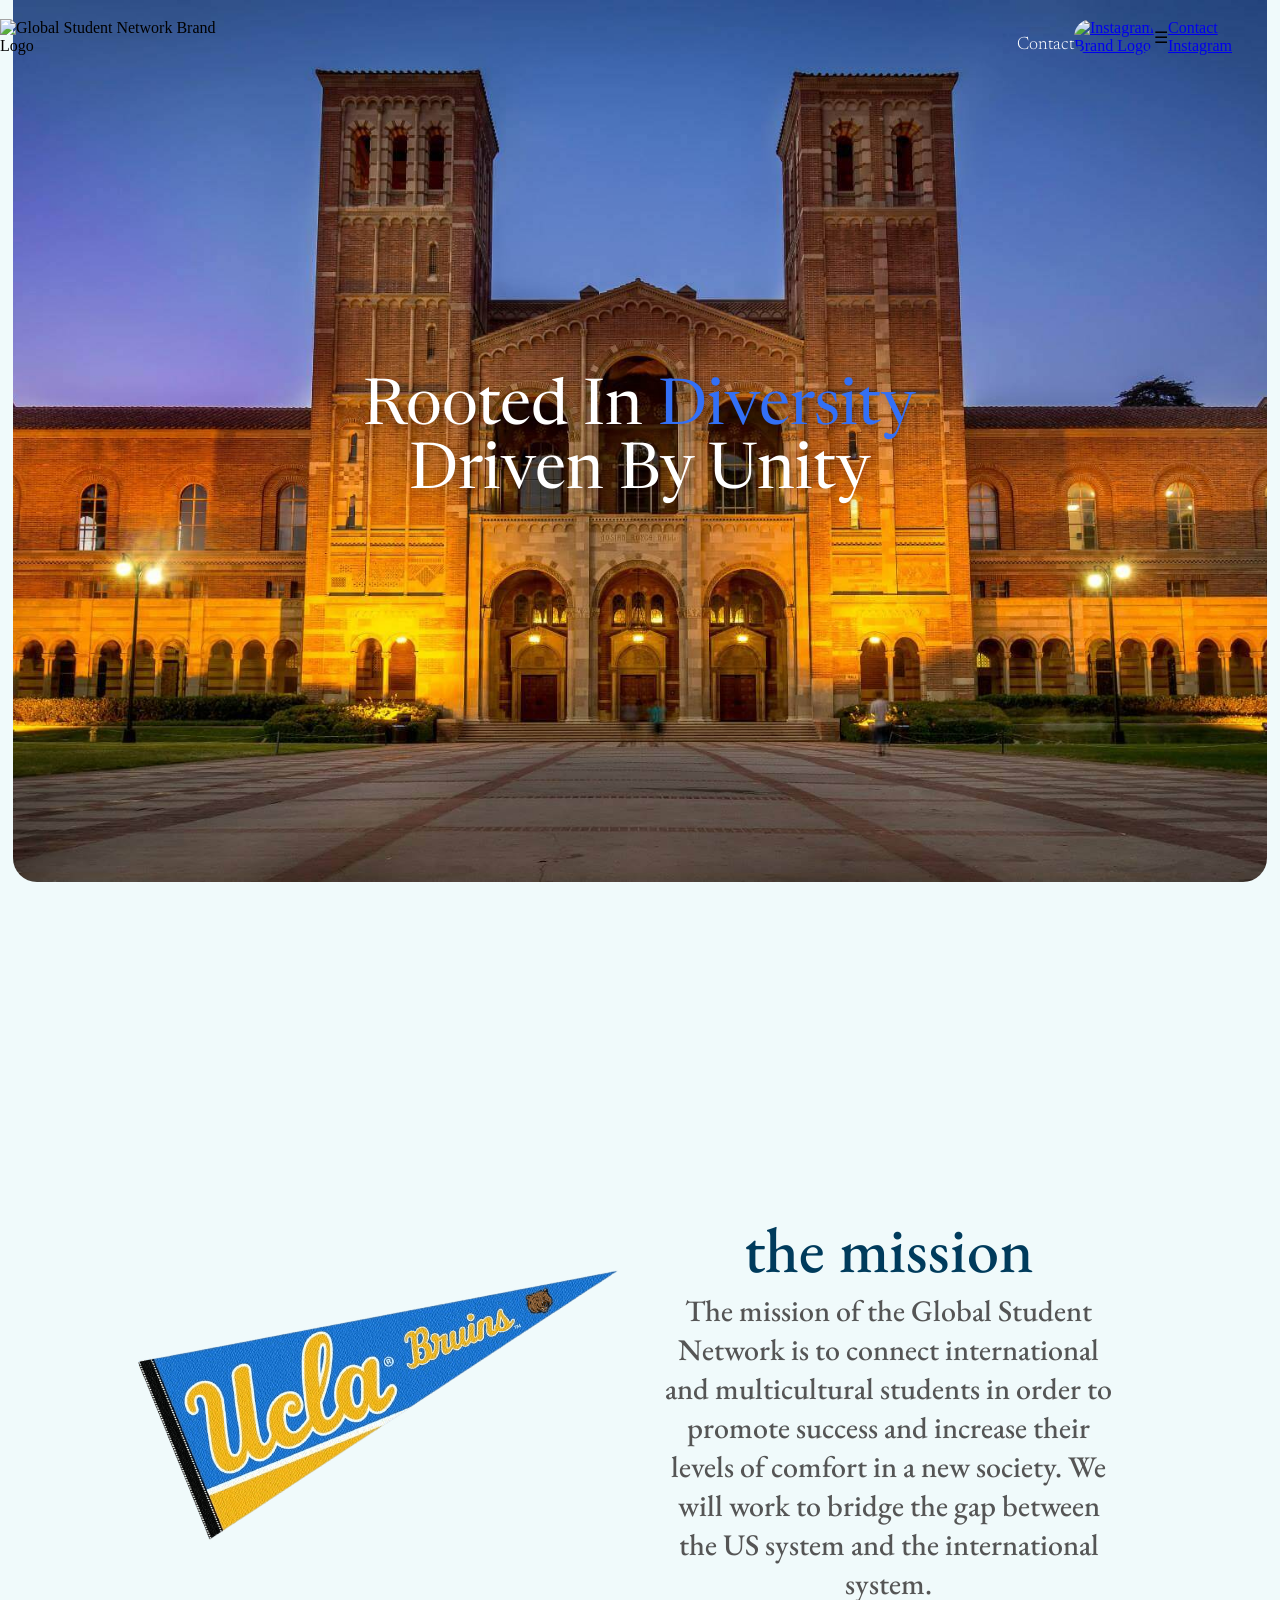
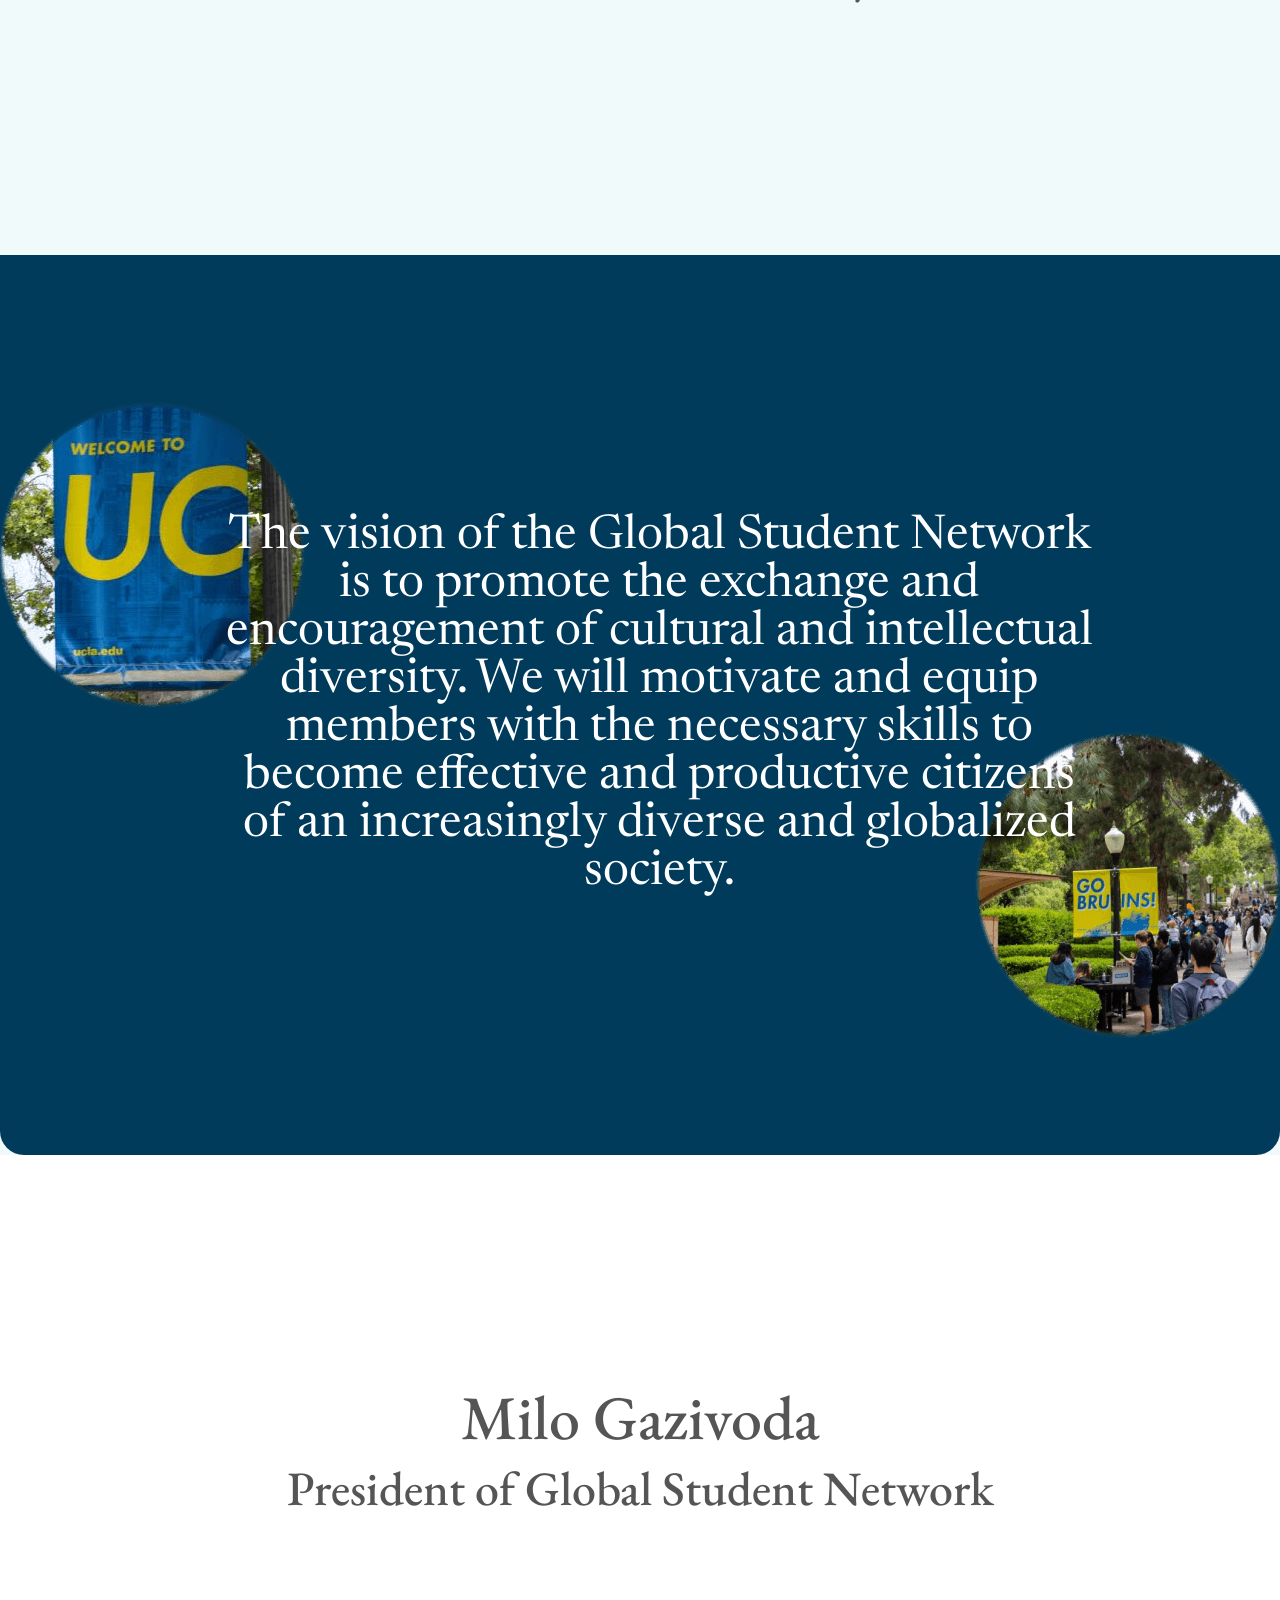
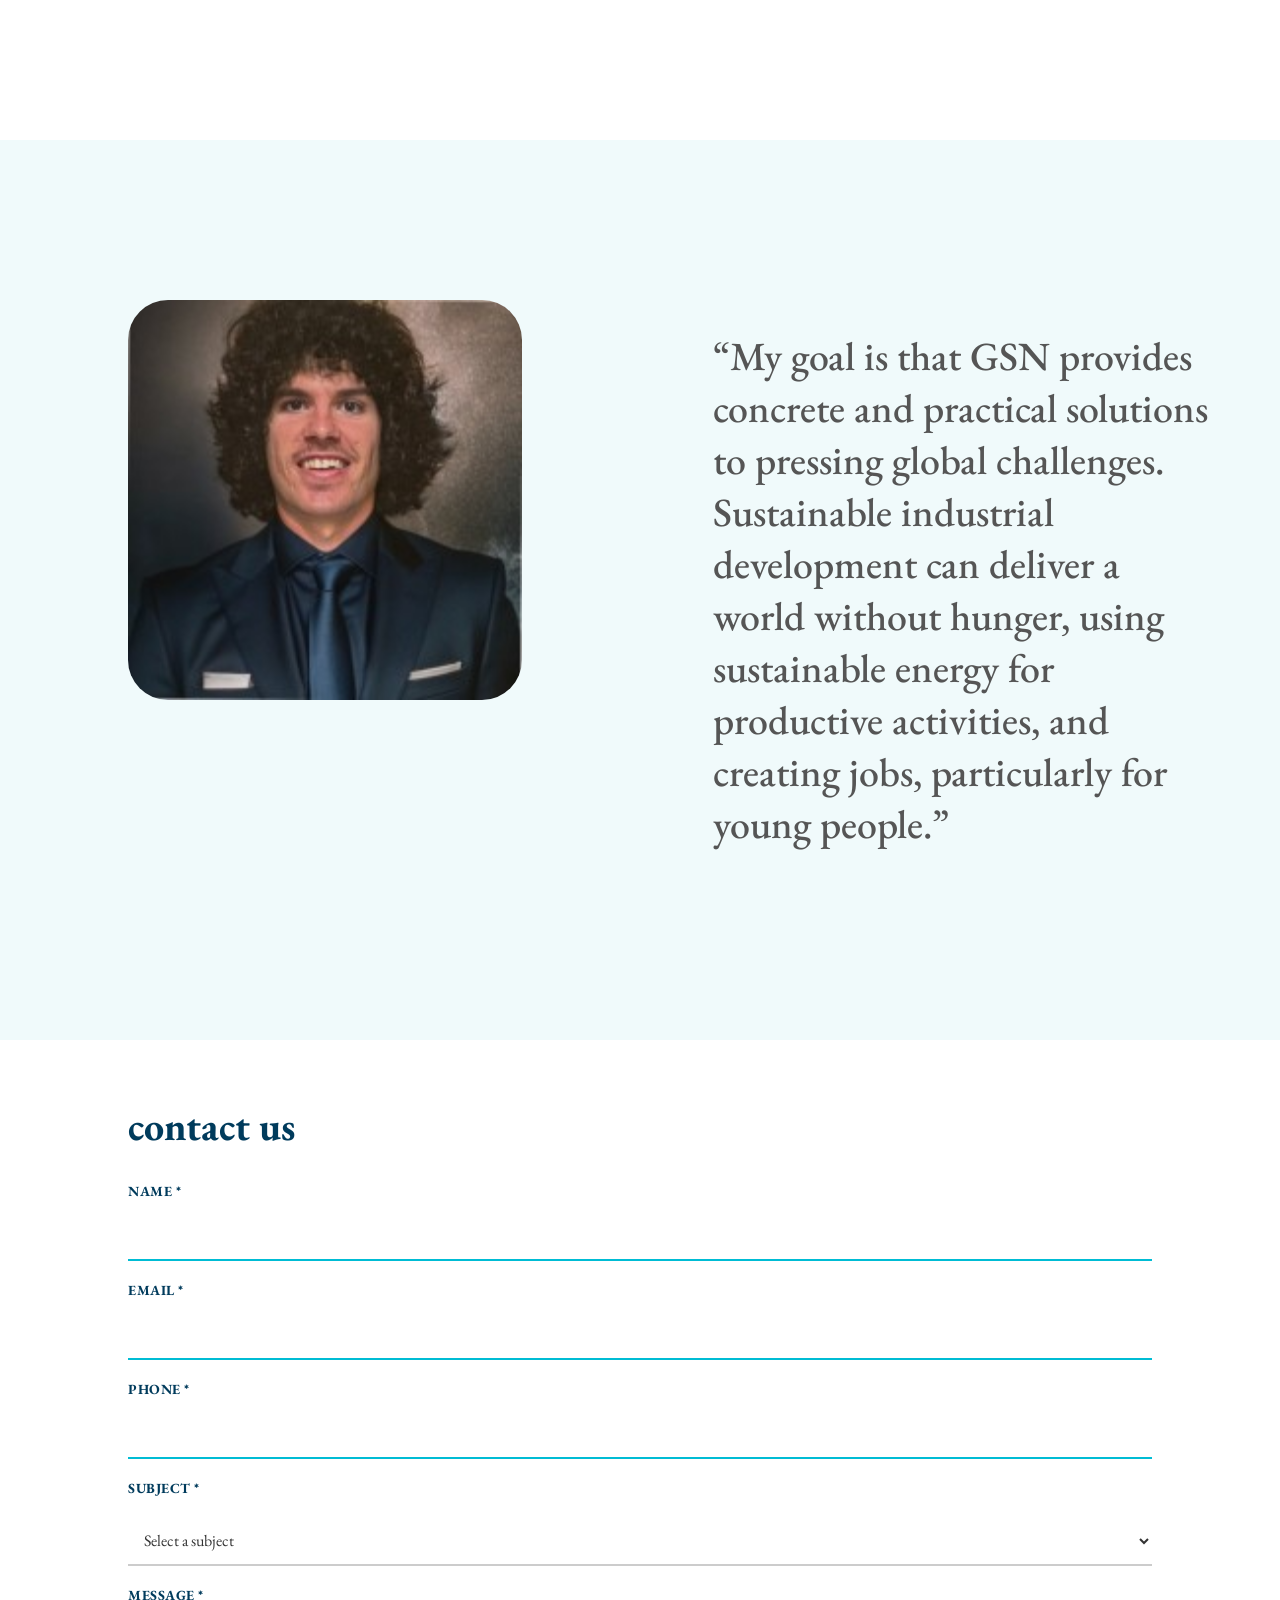
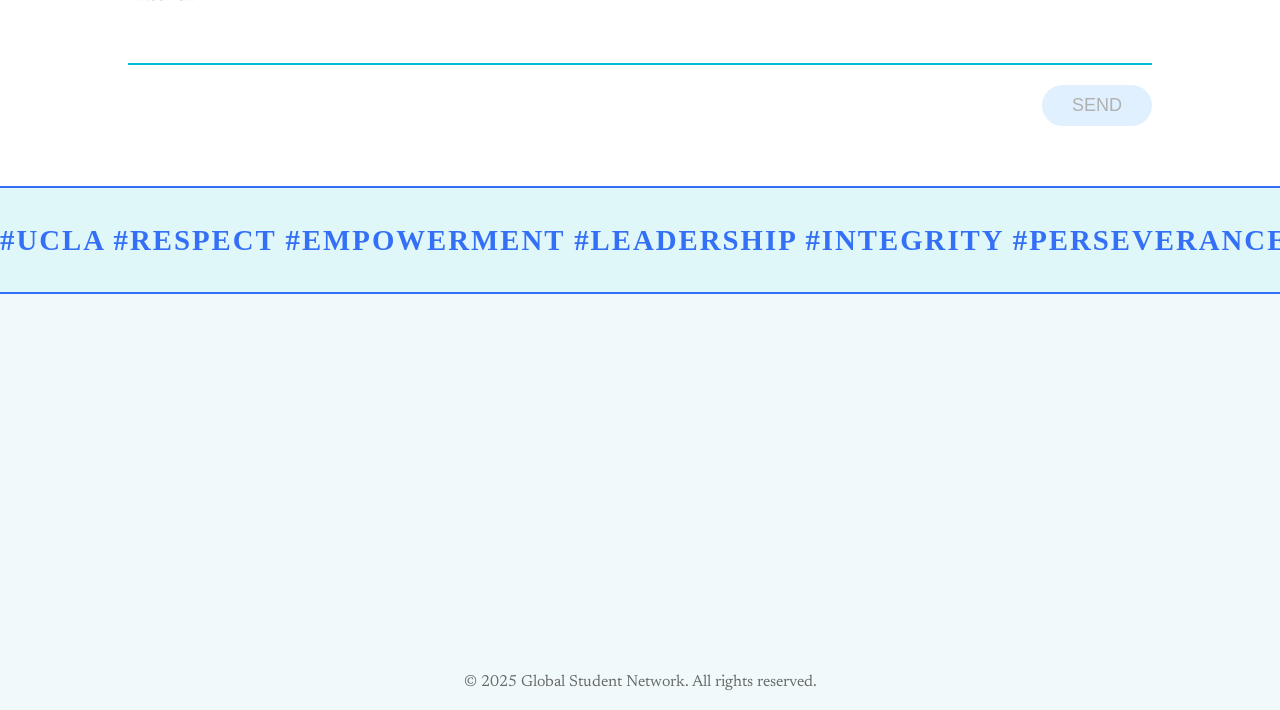
==== commit ba807031: "added mobile screen size UI added medium screen size UI" ====
--- a/index.html
+++ b/index.html
@@ -11,12 +11,18 @@
 <nav class="navbar">
     <img src="media/gsn_logo.svg" alt="Global Student Network Brand Logo" class="gsn-logo">
     <ul>
-        <li><a href="#contact-section">Contact</a></li>
-        <li><a href="#about-section">About</a></li>
+        <li id="contact-link-item"><a href="#contact-section">Contact</a></li>
         <a href="https://www.instagram.com/gsn.ucla/" target="_blank" rel="noopener noreferrer">
             <img src="media/instagram_logo.svg" alt="Instagram Brand Logo" class="instagram-logo">
         </a>
     </ul>
+    <div class="hamburger-menu" onclick="toggleMenu()">☰</div>
+
+    <div class="mobile-menu" id="mobileMenu">
+        <a href="#contact-section">Contact</a>
+        <a href="https://www.instagram.com/gsn.ucla/" target="_blank">Instagram</a>
+    </div>
+
 </nav>
 <section class="welcome-section">
     <figure class="image-background">
@@ -54,7 +60,7 @@
     <h2>President of Global Student Network</h2>
 </section>
 <section class="president-section">
-    <div class="picture-box">Picture of President</div>
+    <img src="media/president-picture.jpeg" alt="self portrait of president of global student network" class="picture-box">
     <div class="quote-box">
         <p>“My goal is that GSN provides concrete and practical
             solutions to pressing global challenges. Sustainable
@@ -71,58 +77,96 @@
 
         <label for="name">NAME *</label>
         <input id="name" type="text" name="name" maxlength="30" required>
-        <output class="error">This field is required.</output>
+        <output id="name-error" class="error"></output>
 
         <label for="email">EMAIL *</label>
-        <input id="email" type="email" name="email" required>
-        <output class="error">This field is required.</output>
+        <input id="email" type="email" name="email" maxlength="50" required>
+        <output id="email-error" class="error"></output>
 
         <label for="phone">PHONE *</label>
-        <input id="phone" type="tel" name="phone" required pattern="[0-9]{10}">
-        <output class="error">This field is required.</output>
+        <input id="phone" type="tel" name="phone" maxlength="50" required>
+        <output id="phone-error" class="error"></output>
 
         <label for="subject">SUBJECT *</label>
-<!--    <input id="subject" type="text" name="subject" maxlength="30" required>-->
         <select id="subject" name="subject" required>
-            <option value="general" selected>General</option>
+            <option value="" disabled selected>Select a subject</option>
+            <option value="general">General</option>
             <option value="partnerships">Partnerships</option>
             <option value="join">Join Us</option>
             <option value="sponsorship">Sponsorship</option>
         </select>
-        <output class="error">This field is required.</output>
+        <output id="subject-error" class="error"></output>
 
         <label for="message">MESSAGE *</label>
         <input id="message" type="text" name="message" maxlength="400" required>
-        <output class="error">This field is required.</output>
+        <output id="message-error" class="error"></output>
 
         <button type="submit" class="send-button">SEND</button>
     </form>
+
+</section>
+<!--<section id="value-section">-->
+<!--    <div class="hashtag-banner">-->
+<!--        <span>#UCLA #RESPECT #EMPOWERMENT #LEADERSHIP #INTEGRITY #PERSEVERANCE #RESPONSIBILITY #UNITY #EMPATHY #UCLA #RESPECT #EMPOWERMENT</span>-->
+<!--    </div>-->
+<!--</section>-->
+<section id="value-section" aria-label="Core Values">
+    <h2 class="visually-hidden">Core Values</h2>
+    <div class="hashtag-banner">
+        <div class="hashtag-track">
+            <p class="hashtag-slide">
+                #UCLA #RESPECT #EMPOWERMENT #LEADERSHIP #INTEGRITY #PERSEVERANCE #RESPONSIBILITY #UNITY #EMPATHY
+            </p>
+            <p class="hashtag-slide">
+                #UCLA #RESPECT #EMPOWERMENT #LEADERSHIP #INTEGRITY #PERSEVERANCE #RESPONSIBILITY #UNITY #EMPATHY
+            </p>
+        </div>
+    </div>
 </section>
 
-<section id="value-section">
-</section>
+
 <section id="miscellaneous-section">
 </section>
 <footer>
     <p>&copy; 2025 Global Student Network. All rights reserved.</p>
 </footer>
 <script src="https://cdn.emailjs.com/dist/email.min.js"></script>
+<script src="script.js"></script>
+
 <script>
-    (function() {
-        emailjs.init("XSYFG7MCuDThxfBgx");
-    })();
+    emailjs.init("XSYFG7MCuDThxfBgx");
 
     document.querySelector(".contact-form").addEventListener("submit", function(e) {
         e.preventDefault();
+
+        const errorsVisible = Array.from(document.querySelectorAll(".error"))
+            .some(el => el.style.display === "block");
+
+        if (errorsVisible) {
+            alert("❌ Please fix the form errors before submitting.");
+            return;
+        }
 
         emailjs.sendForm("service_a6l7dp9", "template_qa5zgyc", this)
             .then(() => {
                 alert("✅ Message sent! We'll get back to you soon.");
                 this.reset();
+
+                // Optional: reset touched state so errors don’t show after reset
+                const fields = ["name", "email", "phone", "subject", "message"];
+                fields.forEach(id => {
+                    document.getElementById(id + "-error").style.display = "none";
+                });
             }, (error) => {
                 alert("❌ Failed to send message. Please try again.\n" + JSON.stringify(error));
             });
     });
 </script>
+<script>
+    function toggleMenu() {
+        document.getElementById("mobileMenu").classList.toggle("show");
+    }
+</script>
+
 </body>
 </html>
--- a/css/styles.css
+++ b/css/styles.css
@@ -12,6 +12,7 @@
     background-color: #F0FAFB;
     font-family: 'Times New Roman', serif;
     align-items: flex-start;
+    overflow-x: hidden;
 }
 .welcome-section {
     display: flex;
@@ -23,19 +24,19 @@
 }
 .navbar {
     z-index: 10;
+    margin-top: 1.5%;
     background-color: transparent;
     display: flex;
     align-items: center;
     justify-content: center;
-    top: 0;
     width: 100%;
     height: 15%;
 }
 .navbar ul {
     display: flex;
     list-style: none;
-    width: 30%;
-    justify-content: space-evenly;
+    width: 75%;
+    justify-content: space-between;
 }
 .navbar ul li a {
     color: white;
@@ -44,8 +45,18 @@
     font-size: 18px;
     font-weight: 300;
 }
+#contact-link-item {
+    margin-top: 1.75%;
+    margin-left: 85%;
+}
+#contact-link-item:hover {
+    transition: transform 0.3s ease-in-out;
+    transform: scale(1.1);
+}
 .image-background {
+    top: 0;
     position: absolute;
+    z-index: 1;
     display: flex;
     flex-direction: column;
     width: 98%;
@@ -85,7 +96,9 @@
     height: 100vh;
     width: 100%;
     align-items: center;
-    gap: 5%;
+}
+.banner {
+    margin-left: 10%;
 }
 #mission {
     color: #003B5C;
@@ -94,6 +107,7 @@
     font-size: 64px;
     text-align: center;
     width: 70%;
+    margin-left: 5%;
 }
 #mission-statement {
     color: #555555;
@@ -102,6 +116,7 @@
     font-size: 30px;
     text-align: center;
     width: 70%;
+    margin-left: 5%;
 }
 .vision-section {
     display: flex;
@@ -164,14 +179,20 @@
     color: #555555;
 }
 .picture-box {
-    display: flex;
-    align-items: center;
-    justify-content: center;
-    width: 50%;
-    background-color: #D9D9D9;
-    color: black;
+    margin-top: 12.5%;
+    margin-left: 10%;
+    width: 400px;
+    height: 400px;
+    overflow: hidden;
+    border-radius: 40px;
+}
+.picture-box img {
+    width: 100%;
+    height: 100%;
+    object-fit: contain;
 }
 .quote-box {
+    margin-left: 10%;
     display: flex;
     align-items: center;
     justify-content: center;
@@ -182,6 +203,7 @@
     width: 80%;
 }
 #contact-section {
+    background-color: white;
     width: 100%;
     padding: 60px 0;
     display: flex;
@@ -195,7 +217,6 @@
     margin-bottom: 30px;
     text-align: left;
     width: 80%;
-    max-width: 600px;
 }
 .contact-form {
     display: flex;
@@ -243,7 +264,10 @@
     color: white;
 }
 .error {
+    display: block;
     color: red;
+    font-size: 0.9rem;
+    margin-top: 4px;
 }
 select {
     width: 100%;
@@ -255,16 +279,64 @@
     color: #333;
     font-family: inherit;
 }
-
 select:focus {
     outline: none;
     border-bottom: 2px solid #007BFF; /* or your primary accent */
 }
-
 #value-section {
     width: 100%;
-    height: 10vh;
-    background-color: #003B5C;
+    background-color: #e0f7fa;
+    padding: 1.5rem 0;
+    border-top: 2px solid #3370F6;
+    border-bottom: 2px solid #3370F6;
+    overflow: hidden;
+}
+
+.hashtag-banner {
+    width: 100%;
+    overflow: hidden;
+    position: relative;
+    display: flex;
+    align-items: center;
+    height: 3.5rem; /* Slightly thinner height */
+}
+
+.hashtag-track {
+    display: flex;
+    white-space: nowrap;
+    animation: scroll-left 45s linear infinite;
+}
+
+.hashtag-slide {
+    font-weight: bold;
+    font-size: 1.8rem;
+    color: #3370F6;
+    letter-spacing: 2px;
+    padding-right: 4rem;
+    white-space: nowrap;
+    margin: 0; /* remove default <p> spacing */
+}
+
+/* Accessibility: visually hidden h2 */
+.visually-hidden {
+    position: absolute;
+    width: 1px;
+    height: 1px;
+    margin: -1px;
+    padding: 0;
+    overflow: hidden;
+    clip: rect(0, 0, 0, 0);
+    border: 0;
+}
+
+/* Keyframes for scrolling */
+@keyframes scroll-left {
+    0% {
+        transform: translateX(0%);
+    }
+    100% {
+        transform: translateX(-50%);
+    }
 }
 #miscellaneous-section {
     width: 100%;
@@ -287,97 +359,269 @@
     font-weight: 400;
     font-family: 'Newsreader', serif;
 }
-/*mobile UI*/
-@media (max-width: 768px) {
-    .contact-container {
-        flex-direction: column; /* Stacks items */
+
+/* === Medium Screen Responsive Styles (max-width: 1024px) === */
+@media (max-width: 1024px) {
+    /* Picture Box */
+    .picture-box {
+        width: 300px;
+        height: 300px;
+        margin-left: 5%;
+        margin-top: 8%;
+    }
+
+    /* Hero Text */
+    .hero-text {
+        font-size: 48px;
+    }
+
+    /* Mission Section Text */
+    #mission {
+        font-size: 48px;
+        width: 90%;
+        margin-left: 2%;
+    }
+
+    #mission-statement {
+        font-size: 24px;
+        width: 90%;
+        margin-left: 2%;
+    }
+
+    /* Vision Statement */
+    #vision-statement {
+        font-size: 36px;
+        min-width: 85%;
+        margin-left: 0;
+    }
+
+    /* President Introduction Text */
+    .president-introduction-section h1 {
+        font-size: 48px;
+    }
+
+    .president-introduction-section h2 {
+        font-size: 36px;
+    }
+
+    .president-section {
+        flex-direction: column;
+        align-items: center;
         text-align: center;
-        width: 90%; /* Expands slightly for smaller screens */
-        padding: 40px 20px; /* Adjust padding */
-    }
-
-    .contact-info,
-    .contact-form-container {
-        max-width: 100%; /* Take full width */
+        height: auto;
+        padding: 2rem 0;
+    }
+
+    .quote-box {
+        width: 90%;
+        margin-left: 0;
+        margin-top: 1rem;
+    }
+
+    .quote-box p {
+        width: 100%;
+    }
+
+    /* Contact Form */
+    .contact-title {
+        font-size: 32px;
+        width: 100%;
         text-align: center;
     }
 
     .contact-form {
-        max-width: 100%; /* Allows form to expand */
-    }
-    .container-2,
-    .vision-container,
-    .president-container {
+        width: 95%;
+    }
+
+    .contact-form input {
+        font-size: 16px;
+    }
+
+    /* Hashtag Banner */
+    .hashtag-slide {
+        font-size: 1.5rem;
+        letter-spacing: 1.5px;
+    }
+
+    .navbar ul {
+        width: 60%;
+    }
+    /* Navbar (if necessary) */
+    .navbar ul li a {
+        font-size: 16px;
+    }
+
+    /* Adjust Contact link position */
+    #contact-link-item {
+        margin-top: 2.5%;
+        margin-right: 5%;
+    }
+
+    /* Adjust Icon positions */
+    .icon-1 {
+        transform: translate(150px, -100px);
+        width: 200px;
+        height: auto;
+    }
+
+    .icon-2 {
+        transform: translate(-150px, 120px);
+        width: 200px;
+        height: auto;
+    }
+}
+
+
+
+
+/* === Mobile Screen Responsive Styles (max-width: 600px) === */
+@media (max-width: 600px) {
+    body {
+        overflow-x: hidden;
+    }
+
+    /* Reduce font sizes */
+    .hero-text {
+        font-size: 36px;
+    }
+    .vision-section {
+        height: 70vh;
+    }
+    #vision-statement {
+        font-size: 28px;
+    }
+    .president-introduction-section {
+        height: 45vh;
+    }
+    .president-introduction-section h1 {
+        font-size: 36px;
+    }
+    .president-introduction-section h2 {
+        font-size: 28px;
+    }
+
+    .hashtag-slide {
+        font-size: 0.75rem;
+        letter-spacing: 0.25px;
+    }
+    .hashtag-track {
         display: flex;
-        justify-content: center;
+        white-space: nowrap;
+        animation: scroll-left 45s linear infinite;
+        width: max-content;
+    }
+    #value-section {
+        padding: 0.3rem 0;
+        border-top: 1px solid #3370F6;
+        border-bottom: 1px solid #3370F6;
+    }
+
+    /* Resize picture box */
+    .picture-box {
+        width: 250px;
+        height: 250px;
+        margin-left: auto;
+        margin-right: auto;
+        margin-bottom: 2%;
+    }
+    .quote-box {
+        font-size: 20px;
+    }
+
+    /* Resize and center icons */
+    .icon-1 {
+        transform: translate(120px, -160px);
+        width: 120px;
+    }
+    .icon-2 {
+        transform: translate(-120px, 160px);
+        width: 120px;
+    }
+
+    .mission-section {
+        display: flex;
         flex-direction: column;
-        text-align: center;
-        min-width: 100%;
-    }
-    .picture-box {
+        height: 60vh;
+    }
+    .banner {
+        width: 250px;
+    }
+    #mission {
+        font-size: 32px;
+        margin-left: 5%;
+    }
+    #mission-statement {
+        font-size: 18px;
+        margin-left: 5%;
+    }
+    #miscellaneous-section {
+        height: 20vh;
+    }
+
+    /* Hide Instagram logo and contact link */
+    #contact-link-item,
+    .instagram-logo {
+        display: none;
+    }
+
+    /* Hide navbar list */
+    .navbar ul {
+        display: none;
+    }
+
+    /* Show hamburger menu */
+    .hamburger-menu {
+        display: block;
+        position: absolute;
+        /*top: 1rem;*/
+        /*right: 1rem;*/
+        cursor: pointer;
+        z-index: 1000;
+        font-size: 2rem;
+        color: white;
+        background: none;
+        border: none;
+        margin-top: 5%;
+        margin-right: -70%;
+    }
+
+    /* Mobile dropdown menu */
+    .mobile-menu {
+        display: none;
+        position: absolute;
+        top: 3.5rem;
+        right: 1rem;
+        background-color: #003B5C;
+        border-radius: 8px;
+        padding: 1rem;
+        z-index: 999;
+        flex-direction: column;
+        gap: 1rem;
+    }
+
+    .mobile-menu.show {
         display: flex;
-        align-items: center;
-        justify-content: center;
-        min-width: 100%;
-        height: 50%;
-        background-color: #D9D9D9;
-        color: black;
-    }
-    .quote-box {
-        display: flex;
-        align-items: center;
-        justify-content: center;
-        min-width: 100%;
-        height: 50%;
-        background-color: #F0FAFB;
-    }
-    .right-side, #vision-statement {
-        max-width: 100%;
-
-    }
-    .social-icon, .login-icon {
-        width: 40px;
-        height: 40px;
-    }
-    .content-overlay {
-        flex-direction: column; /* Stack logo and icons */
-        align-items: center;
-    }
-    .icon-1, .icon-2 {
-        display: none;
-    }
-    .banner {
-        display: none;
-    }
-    .hero-text {
-        font-size: 36px; /* Reduce text size */
-    }
-    #mission {
-        display: flex;
-        justify-content: center;
-        margin: auto;
-        font-size: 48px; /* Smaller mission title */
-    }
-    #mission-statement {
-        display: flex;
-        justify-content: center;
-        margin: auto;
-        font-size: 18px; /* Reduce mission text size */
-    }
-    #vision-statement {
-        font-size: 24px; /* Reduce vision text size */
-        margin: auto;
-    }
-    .contact-info h2 {
-        font-size: 36px; /* Smaller heading */
-    }
-    .contact-info p {
-        font-size: 20px; /* Adjust text for readability */
-    }
-    .quote-box p {
-        font-size: 20px;
-    }
-}
-
-
-
+    }
+
+    .mobile-menu a {
+        color: white;
+        font-size: 1rem;
+        text-decoration: none;
+    }
+
+    .mobile-menu a:hover {
+        text-decoration: underline;
+    }
+    .gsn-logo {
+        margin-top: 5%;
+        margin-left: -40%;
+    }
+
+}
+
+
+
+
+
+
+
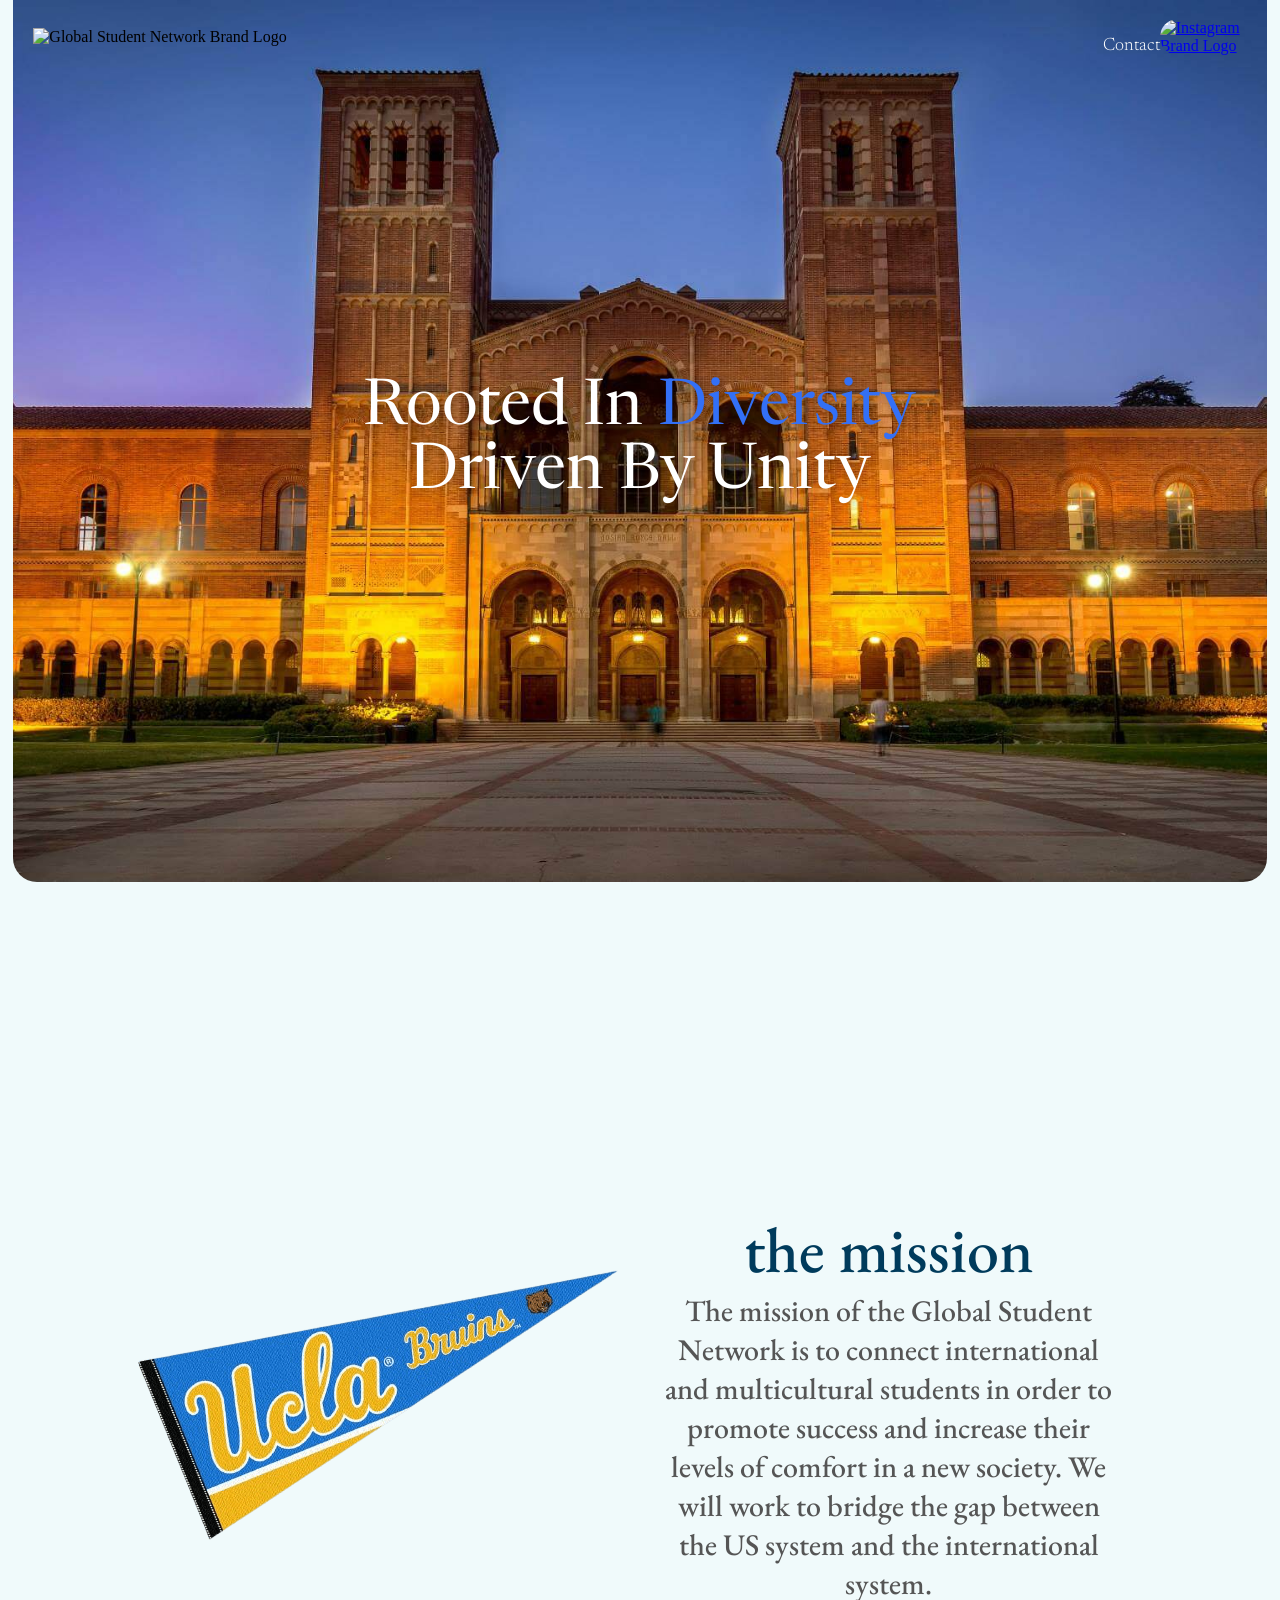
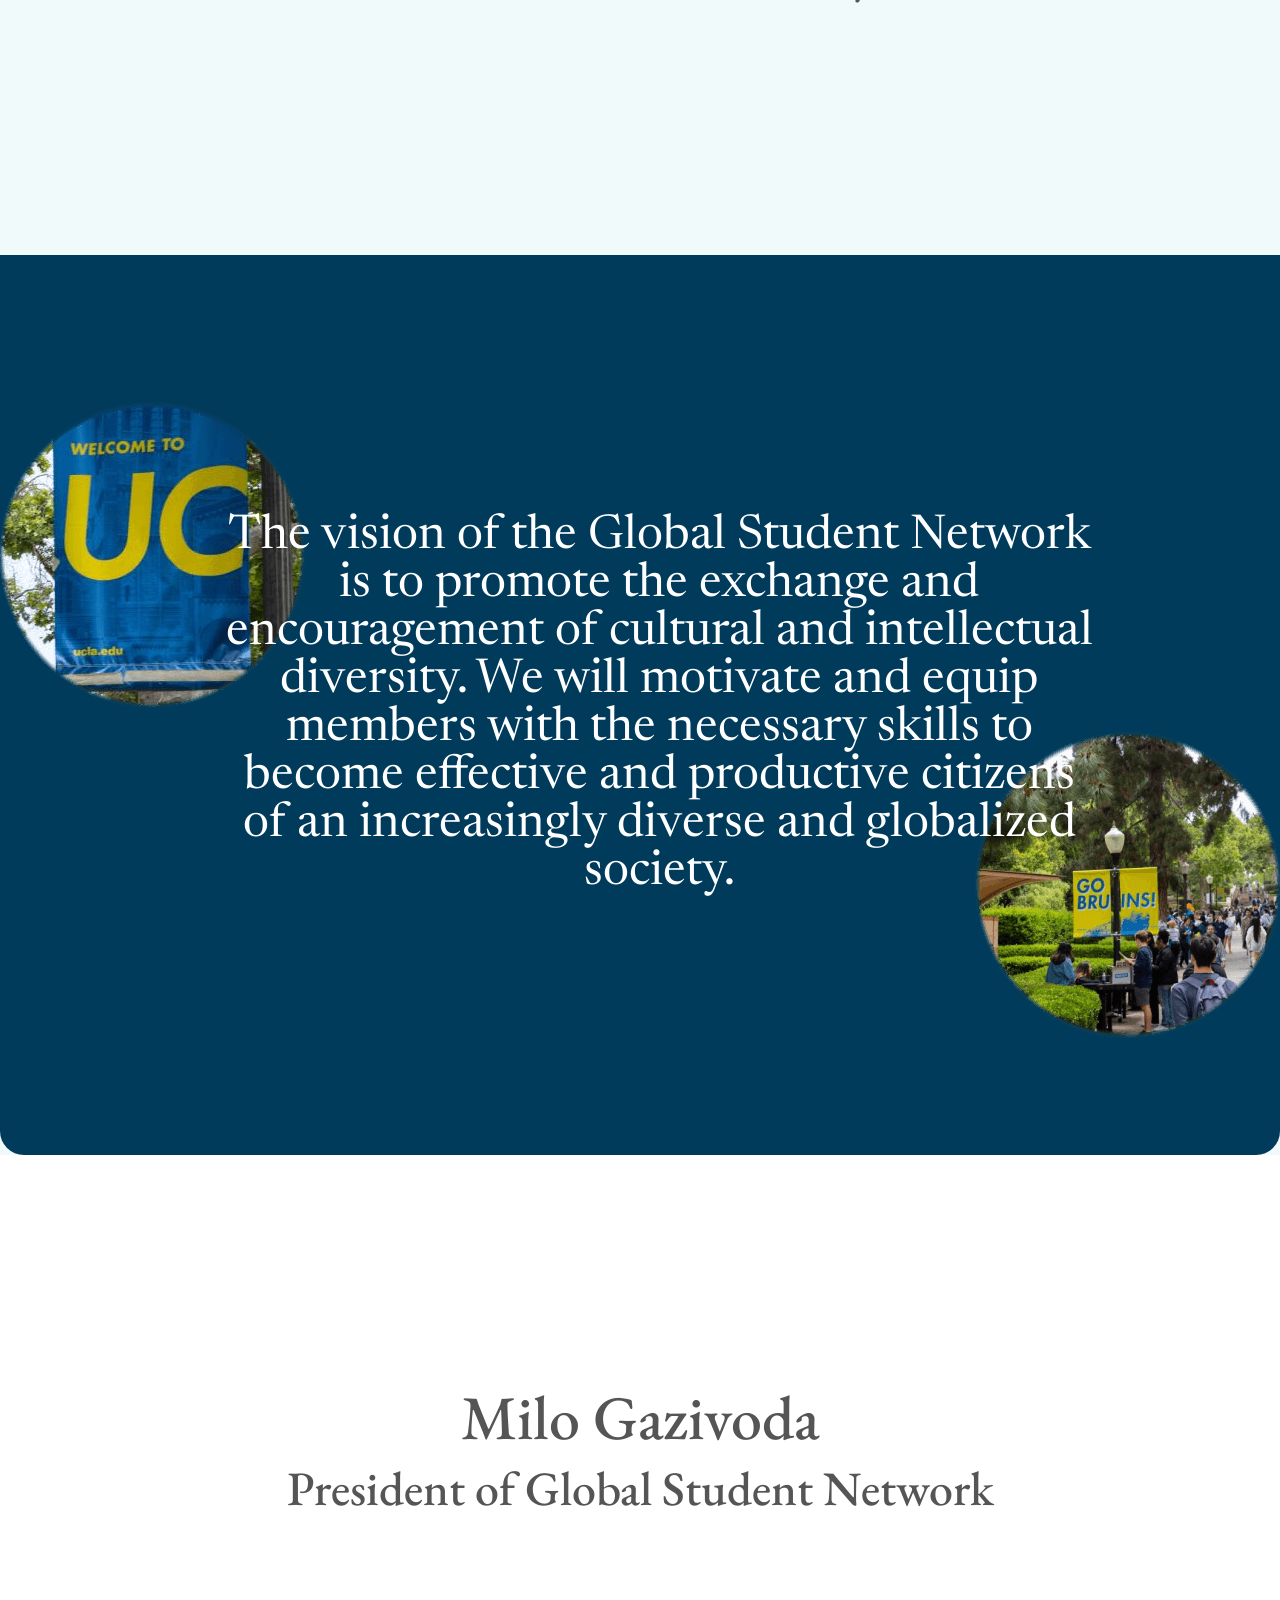
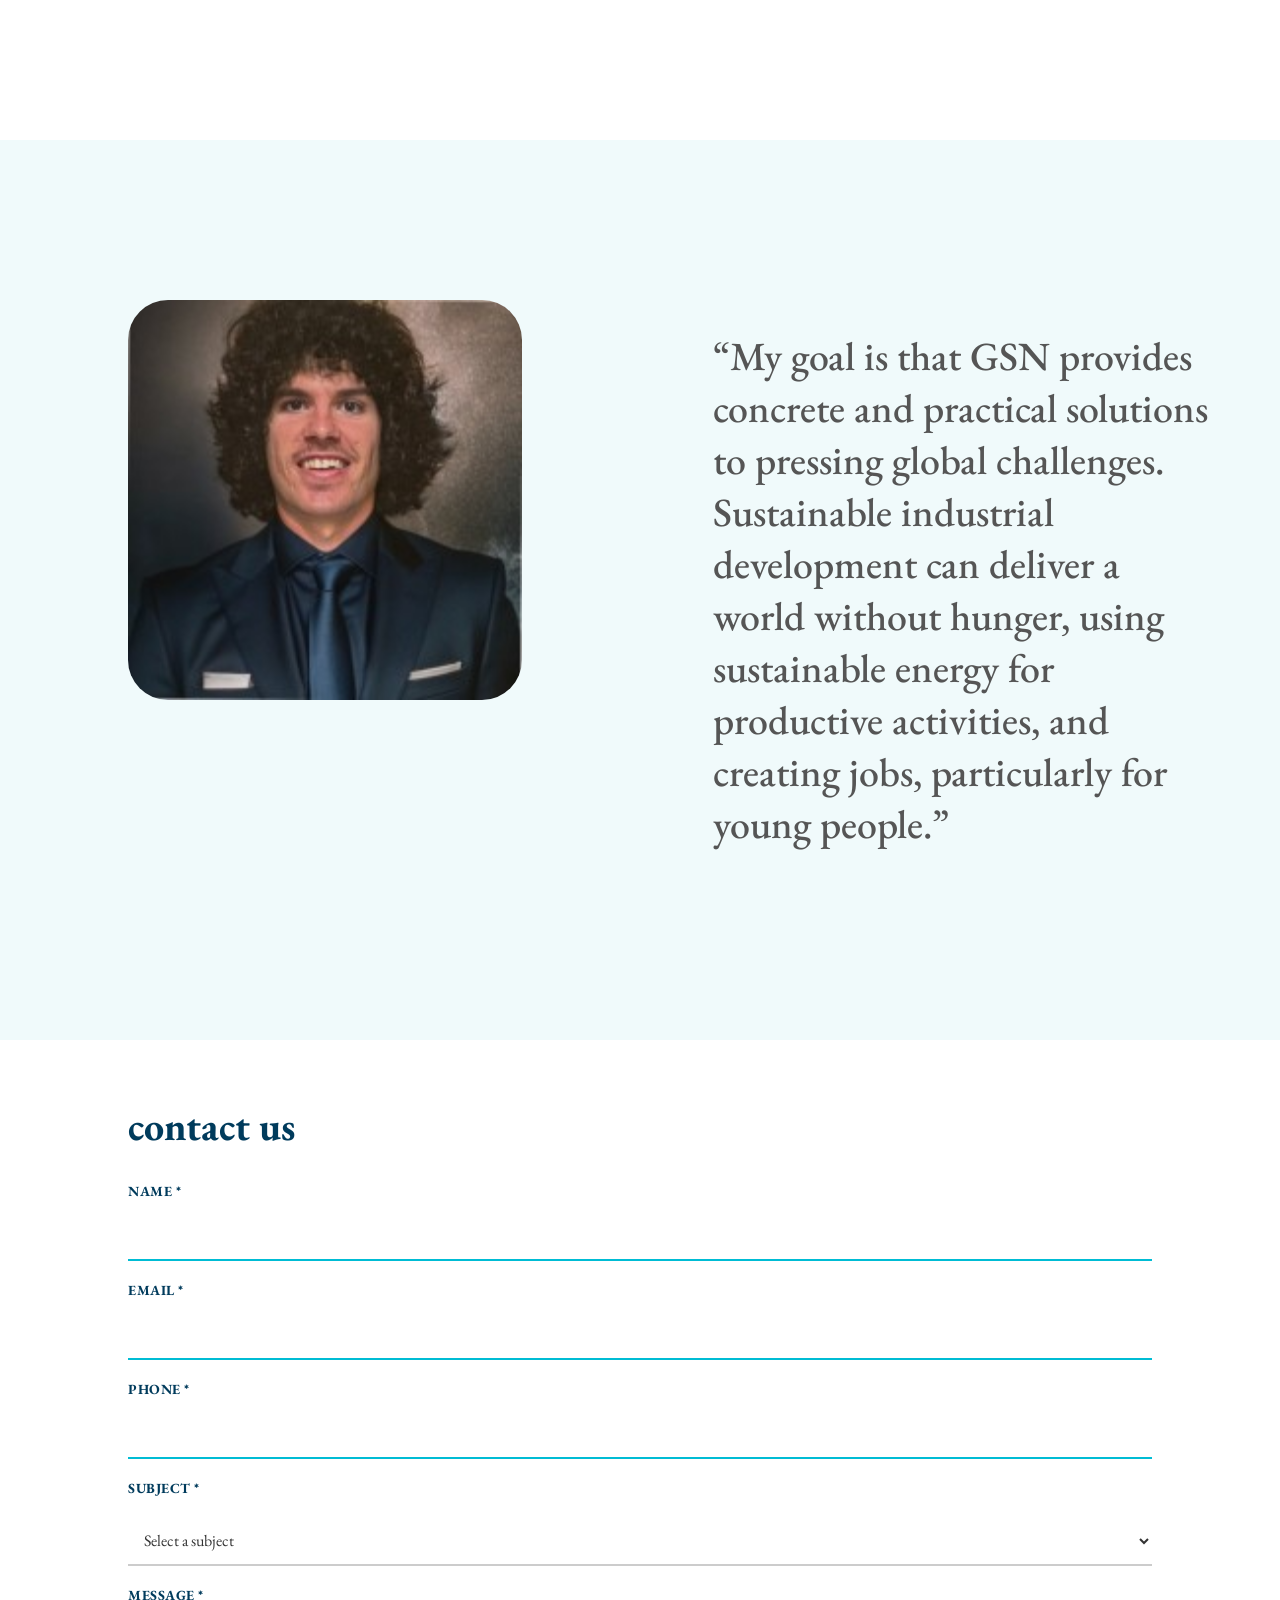
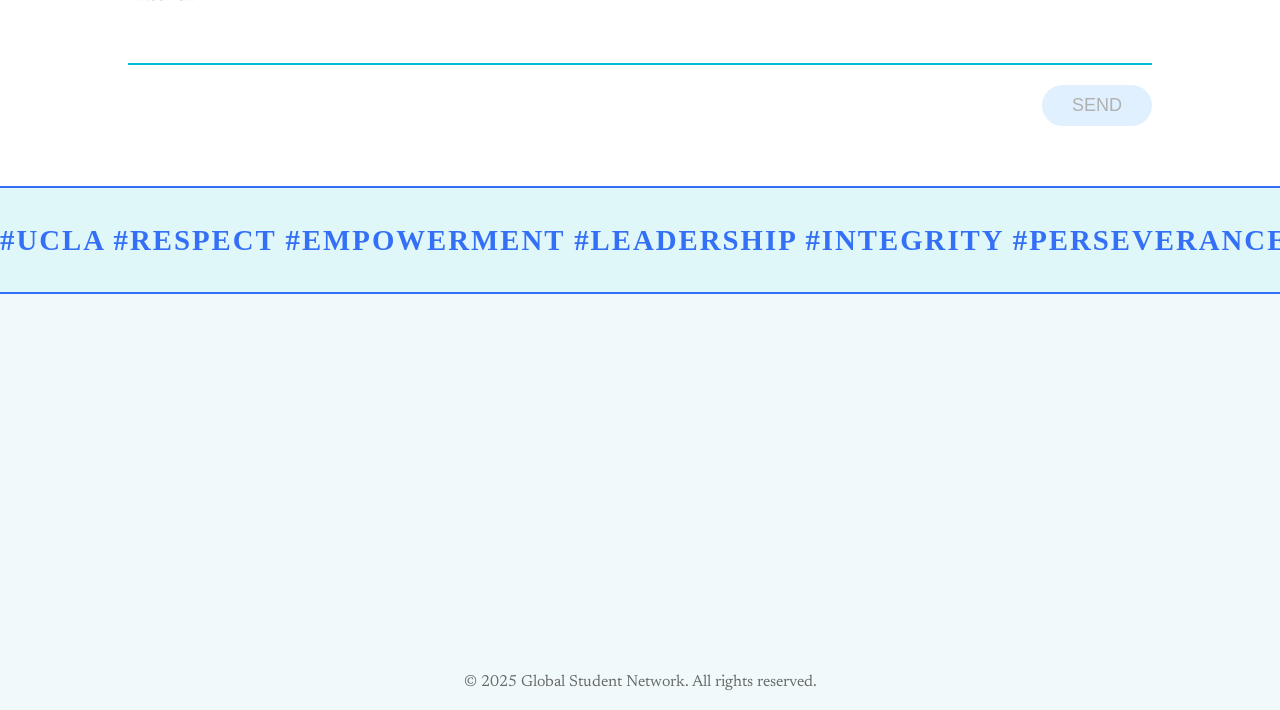
==== commit a100cde1: "added mobile screen size UI" ====
--- a/index.html
+++ b/index.html
@@ -19,9 +19,10 @@
     <div class="hamburger-menu" onclick="toggleMenu()">☰</div>
 
     <div class="mobile-menu" id="mobileMenu">
-        <a href="#contact-section">Contact</a>
-        <a href="https://www.instagram.com/gsn.ucla/" target="_blank">Instagram</a>
+        <a href="#contact-section" onclick="toggleMenu()">Contact</a>
+        <a href="https://www.instagram.com/gsn.ucla/" target="_blank" onclick="toggleMenu()">Instagram</a>
     </div>
+
 
 </nav>
 <section class="welcome-section">
@@ -164,9 +165,22 @@
 </script>
 <script>
     function toggleMenu() {
-        document.getElementById("mobileMenu").classList.toggle("show");
+        const menu = document.getElementById('mobileMenu');
+        const button = document.querySelector('.hamburger-menu');
+
+        menu.classList.toggle('show');
+
+        // Toggle icon between ☰ and ✕
+        button.textContent = menu.classList.contains('show') ? '✕' : '☰';
+
+        // Optional: disable scroll when menu is open
+        document.body.style.overflow = menu.classList.contains('show') ? 'hidden' : '';
     }
 </script>
 
+
+
+
+
 </body>
 </html>
--- a/css/styles.css
+++ b/css/styles.css
@@ -359,6 +359,11 @@
     font-weight: 400;
     font-family: 'Newsreader', serif;
 }
+/* Desktop: Hide mobile-only menu items */
+.mobile-menu,
+.hamburger-menu {
+    display: none;
+}
 
 /* === Medium Screen Responsive Styles (max-width: 1024px) === */
 @media (max-width: 1024px) {
@@ -568,13 +573,42 @@
     .navbar ul {
         display: none;
     }
+    .mobile-menu {
+        display: none;
+        position: fixed;
+        top: 0;
+        right: 0;
+        width: 100vw;
+        height: 100vh;
+        background-color: #003B5C;
+        z-index: 999;
+        flex-direction: column;
+        justify-content: center;
+        align-items: center;
+        gap: 2rem;
+    }
+
+    .mobile-menu.show {
+        display: flex;
+    }
+
+    .mobile-menu a {
+        color: white;
+        font-size: 1.5rem;
+        text-decoration: none;
+    }
+
+    .mobile-menu a:hover {
+        text-decoration: underline;
+    }
+    body.menu-open {
+        overflow: hidden;
+    }
 
     /* Show hamburger menu */
     .hamburger-menu {
         display: block;
         position: absolute;
-        /*top: 1rem;*/
-        /*right: 1rem;*/
         cursor: pointer;
         z-index: 1000;
         font-size: 2rem;
@@ -584,34 +618,10 @@
         margin-top: 5%;
         margin-right: -70%;
     }
-
-    /* Mobile dropdown menu */
-    .mobile-menu {
-        display: none;
-        position: absolute;
-        top: 3.5rem;
-        right: 1rem;
-        background-color: #003B5C;
-        border-radius: 8px;
-        padding: 1rem;
-        z-index: 999;
-        flex-direction: column;
-        gap: 1rem;
-    }
-
-    .mobile-menu.show {
-        display: flex;
-    }
-
-    .mobile-menu a {
-        color: white;
-        font-size: 1rem;
-        text-decoration: none;
-    }
-
-    .mobile-menu a:hover {
-        text-decoration: underline;
-    }
+    .hamburger-menu.active::after {
+        content: "✕";
+    }
+
     .gsn-logo {
         margin-top: 5%;
         margin-left: -40%;
@@ -625,3 +635,4 @@
 
 
 
+
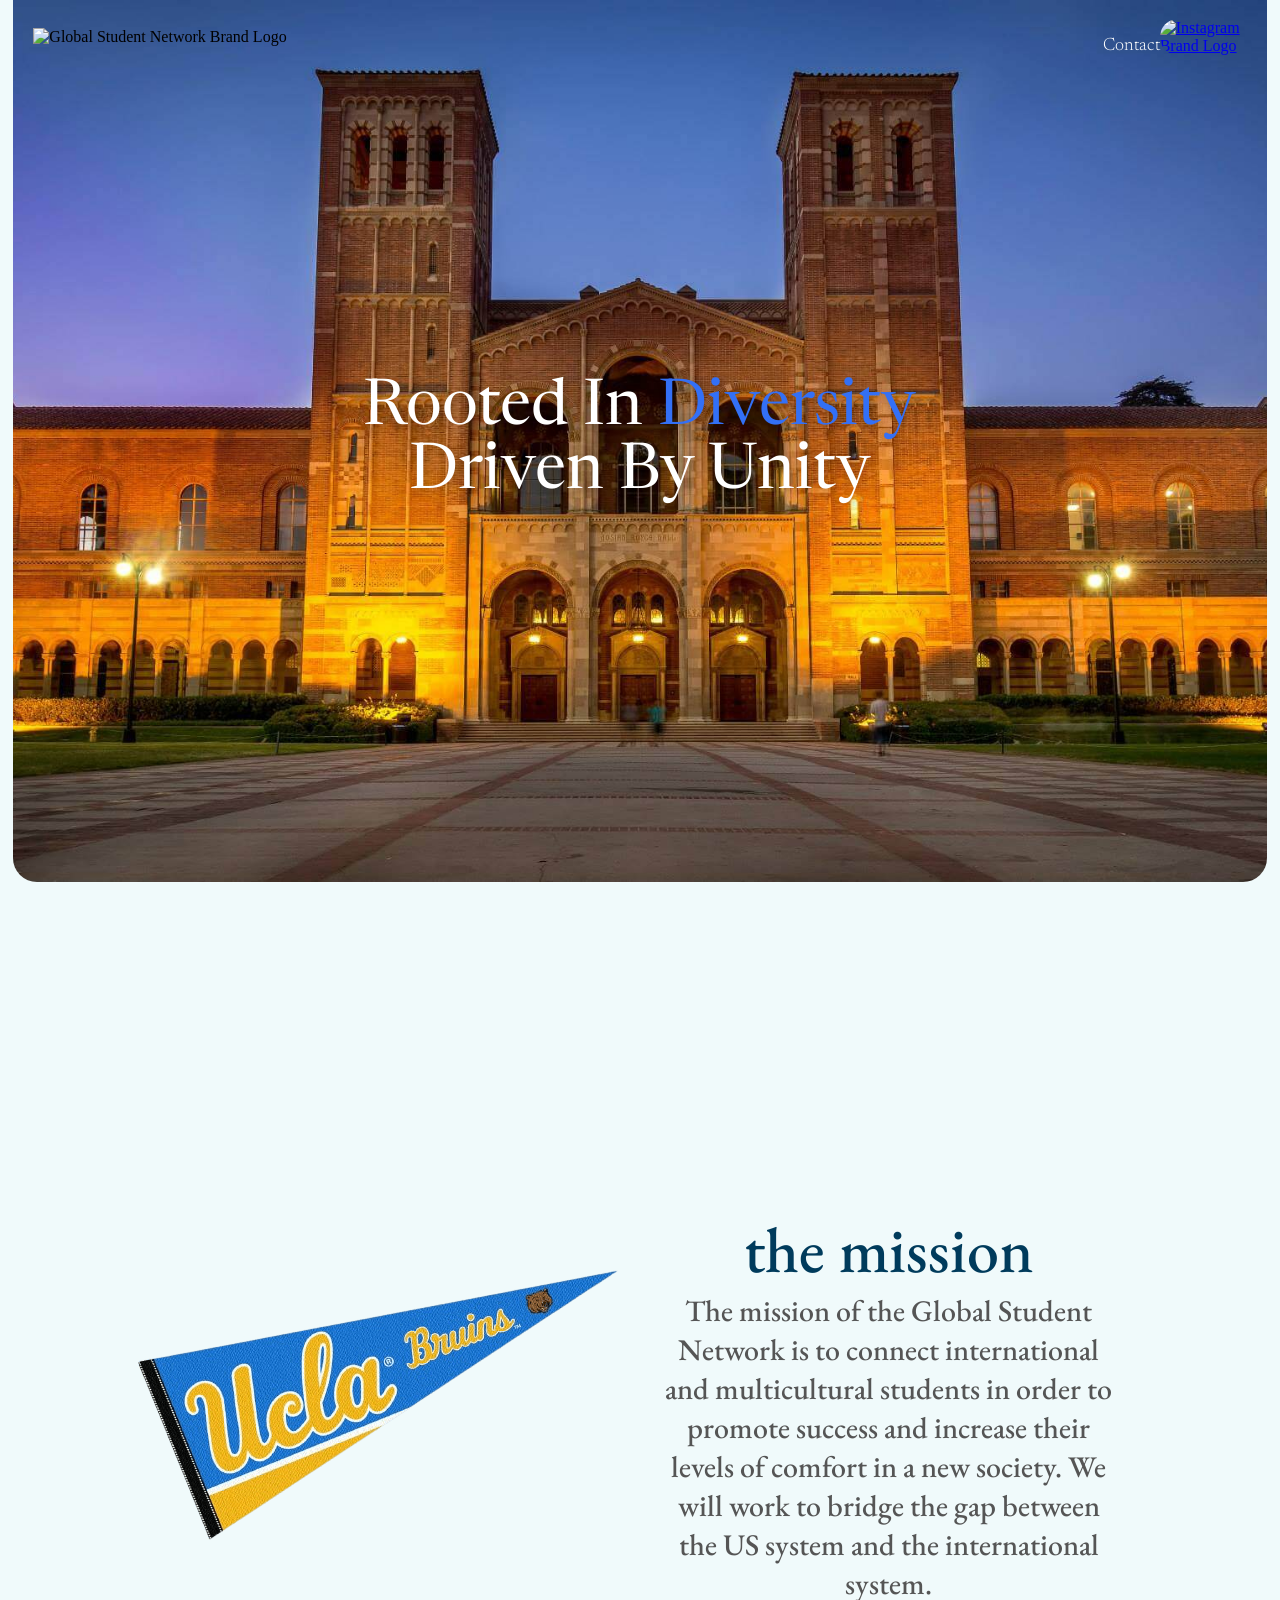
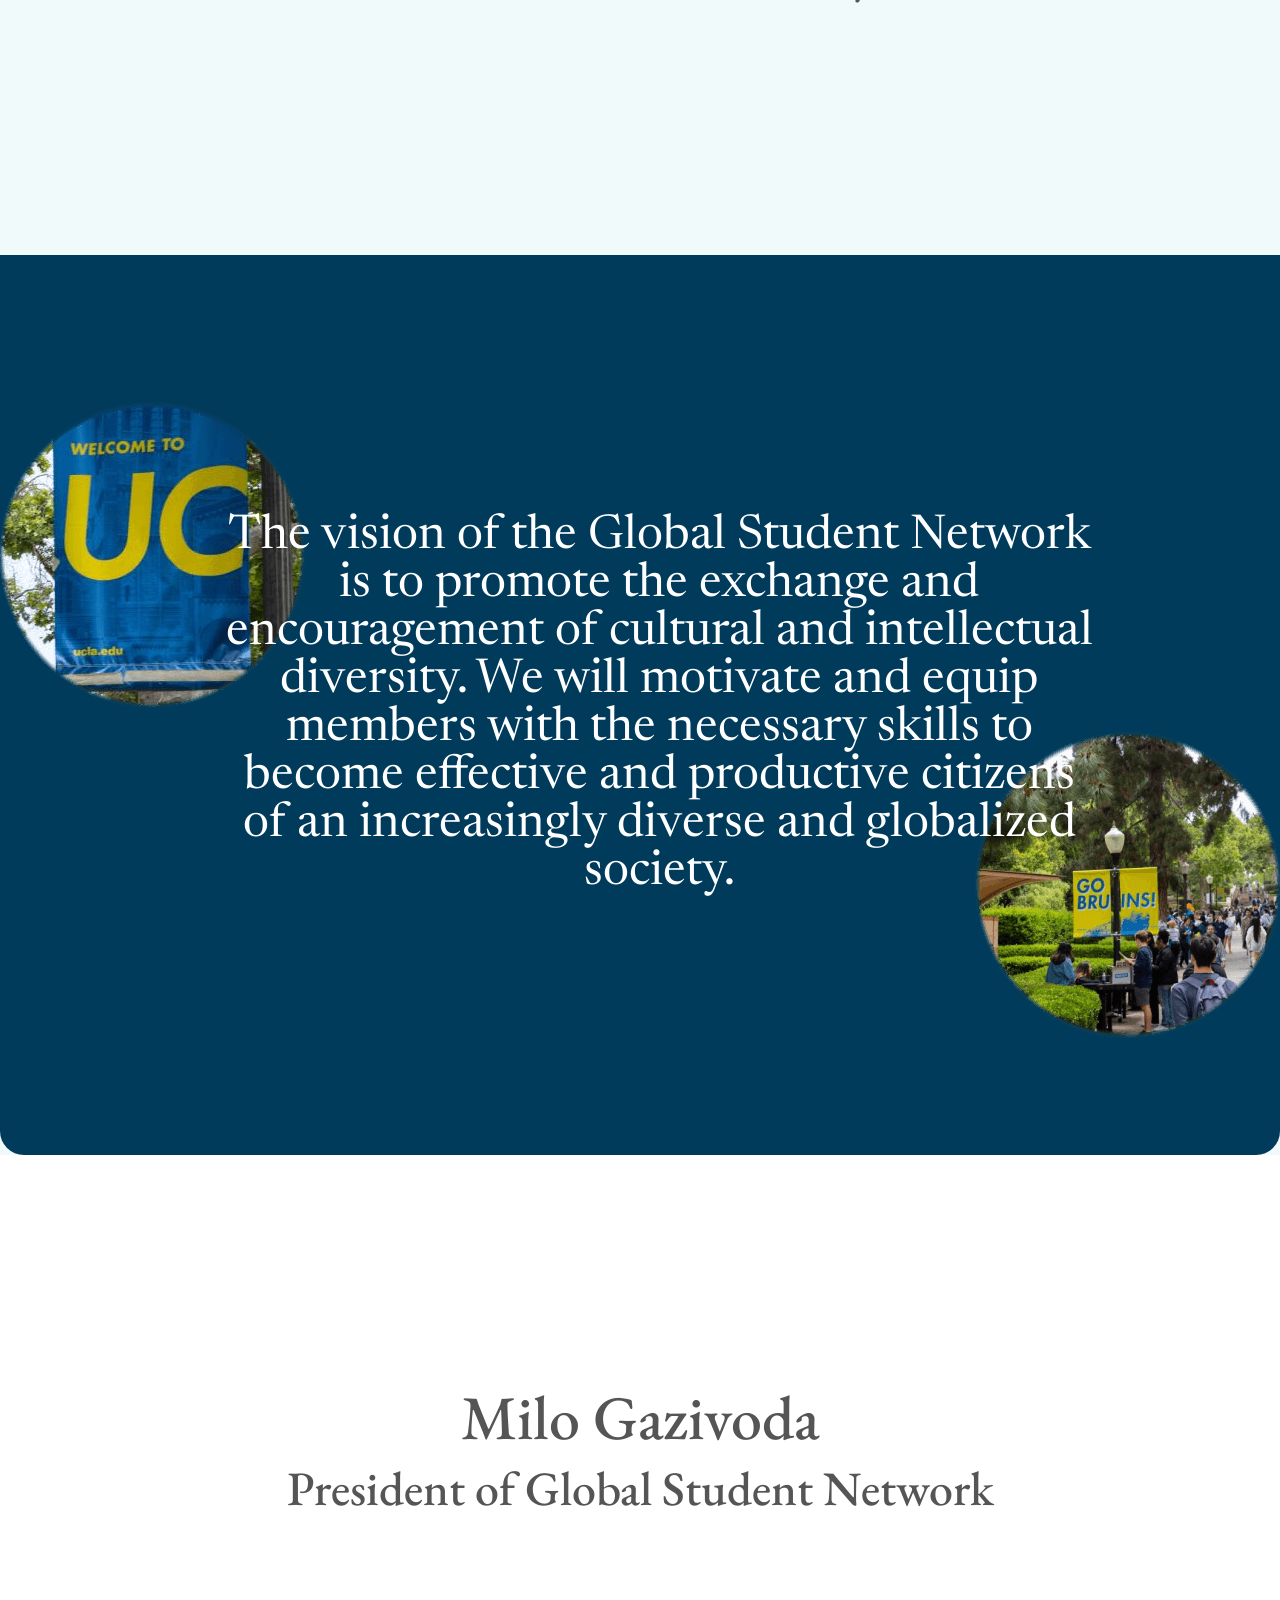
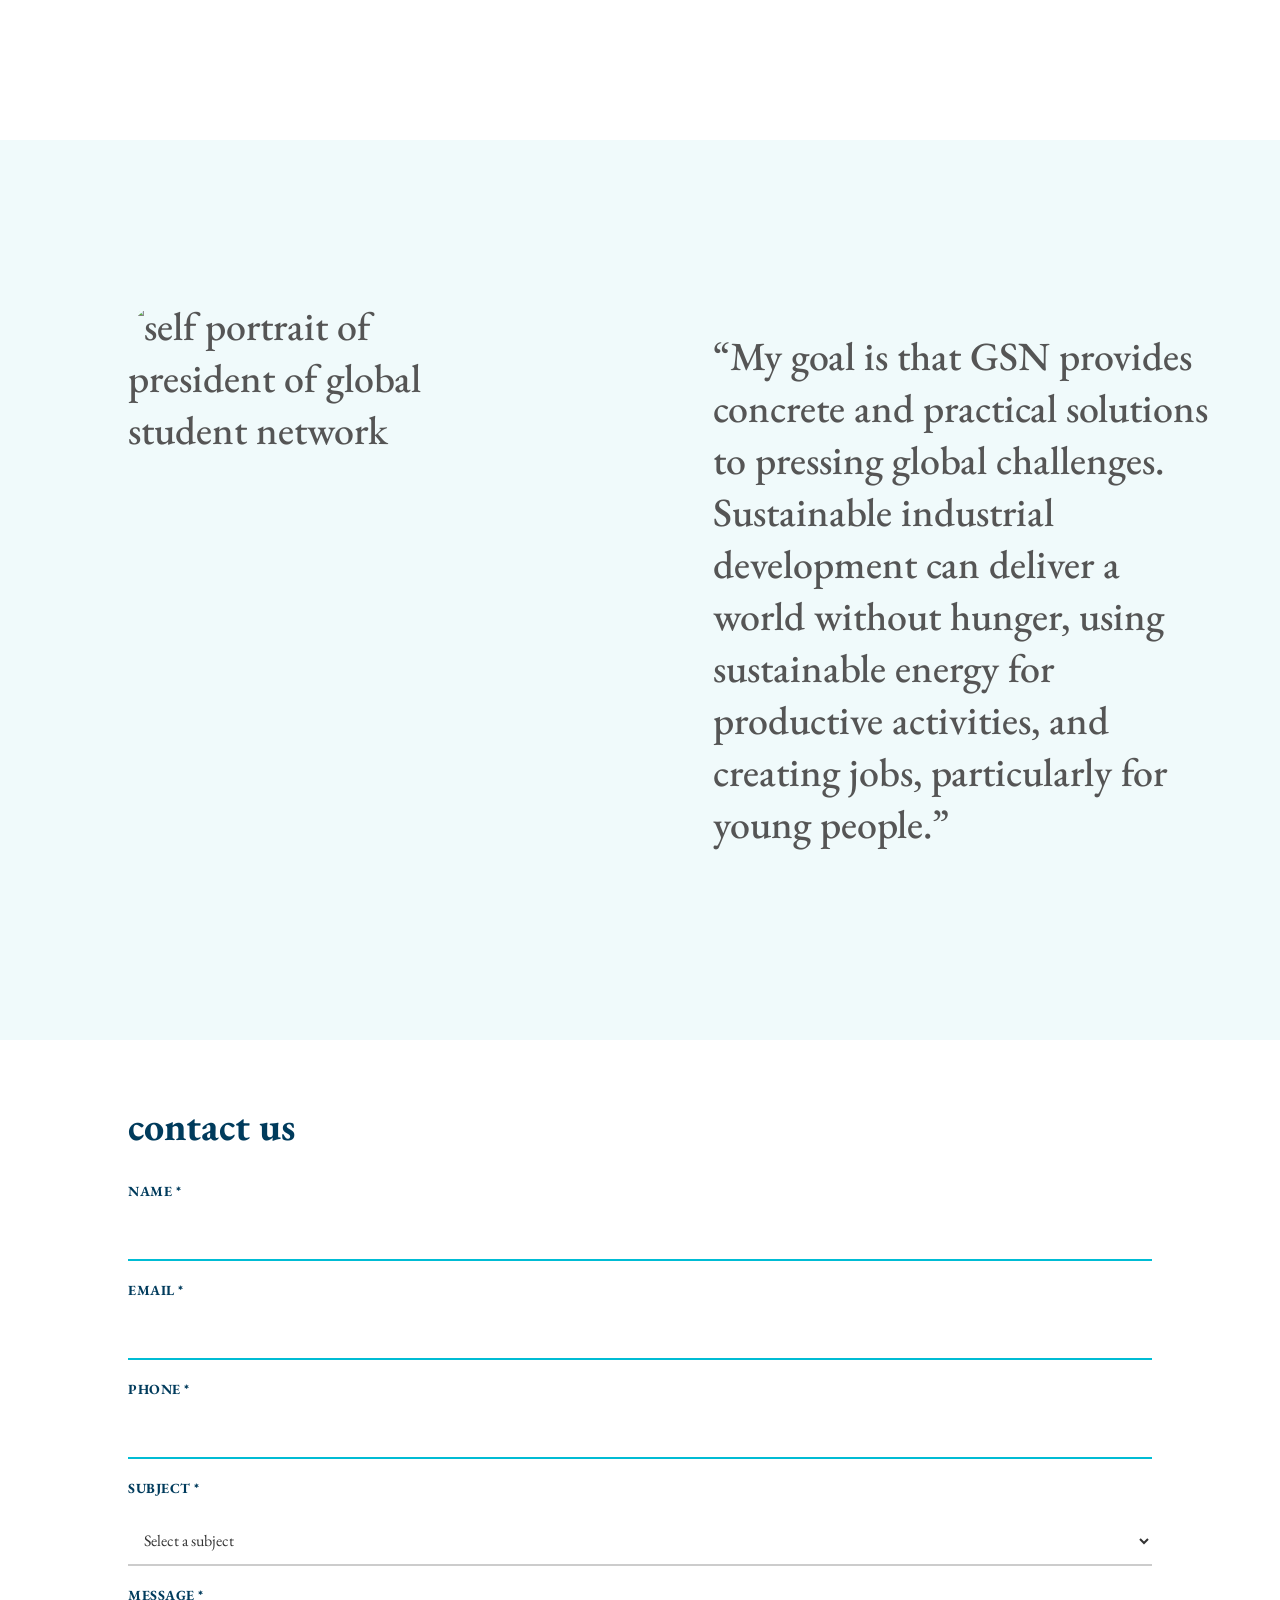
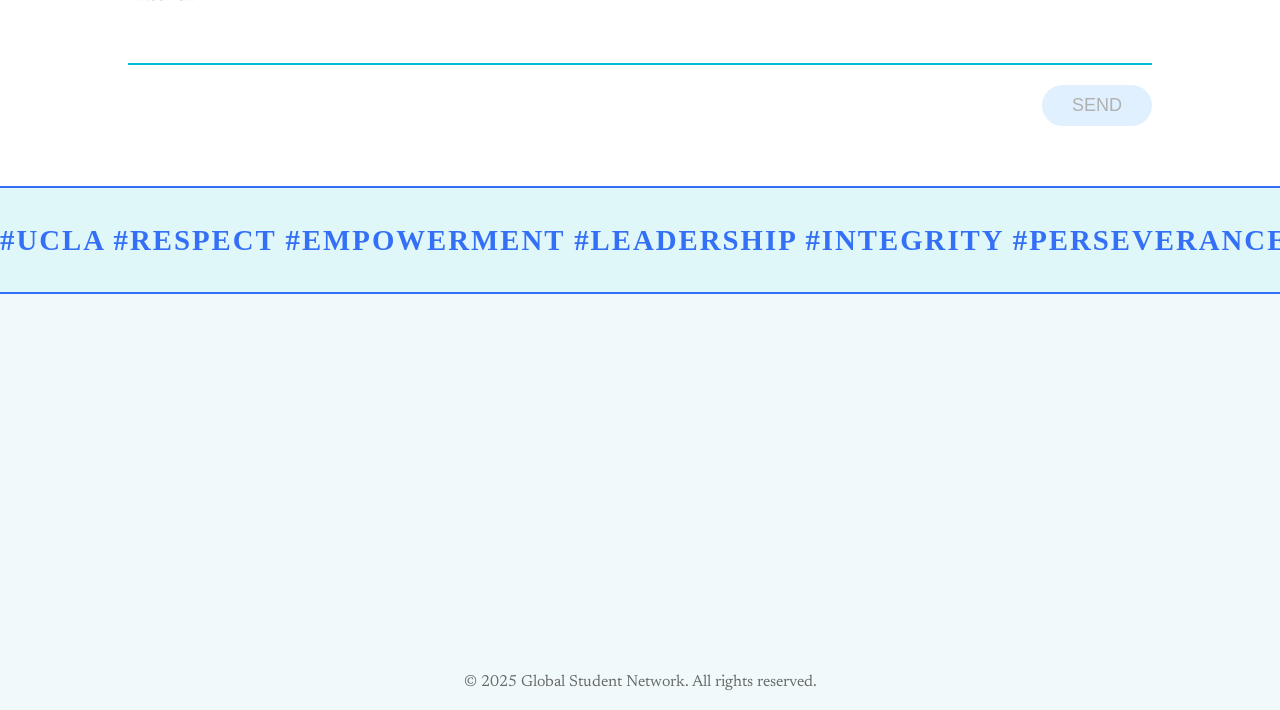
==== commit 97e61a8c: "removed president picture" ====
--- a/index.html
+++ b/index.html
@@ -61,7 +61,7 @@
     <h2>President of Global Student Network</h2>
 </section>
 <section class="president-section">
-    <img src="media/president-picture.jpeg" alt="self portrait of president of global student network" class="picture-box">
+    <img src="" alt="self portrait of president of global student network" class="picture-box">
     <div class="quote-box">
         <p>“My goal is that GSN provides concrete and practical
             solutions to pressing global challenges. Sustainable
@@ -177,10 +177,5 @@
         document.body.style.overflow = menu.classList.contains('show') ? 'hidden' : '';
     }
 </script>
-
-
-
-
-
 </body>
 </html>
--- a/css/styles.css
+++ b/css/styles.css
@@ -491,6 +491,7 @@
     }
     .vision-section {
         height: 70vh;
+        margin-top: 100px;
     }
     #vision-statement {
         font-size: 28px;
@@ -558,6 +559,7 @@
     #mission-statement {
         font-size: 18px;
         margin-left: 5%;
+        margin-bottom: 5%;
     }
     #miscellaneous-section {
         height: 20vh;
